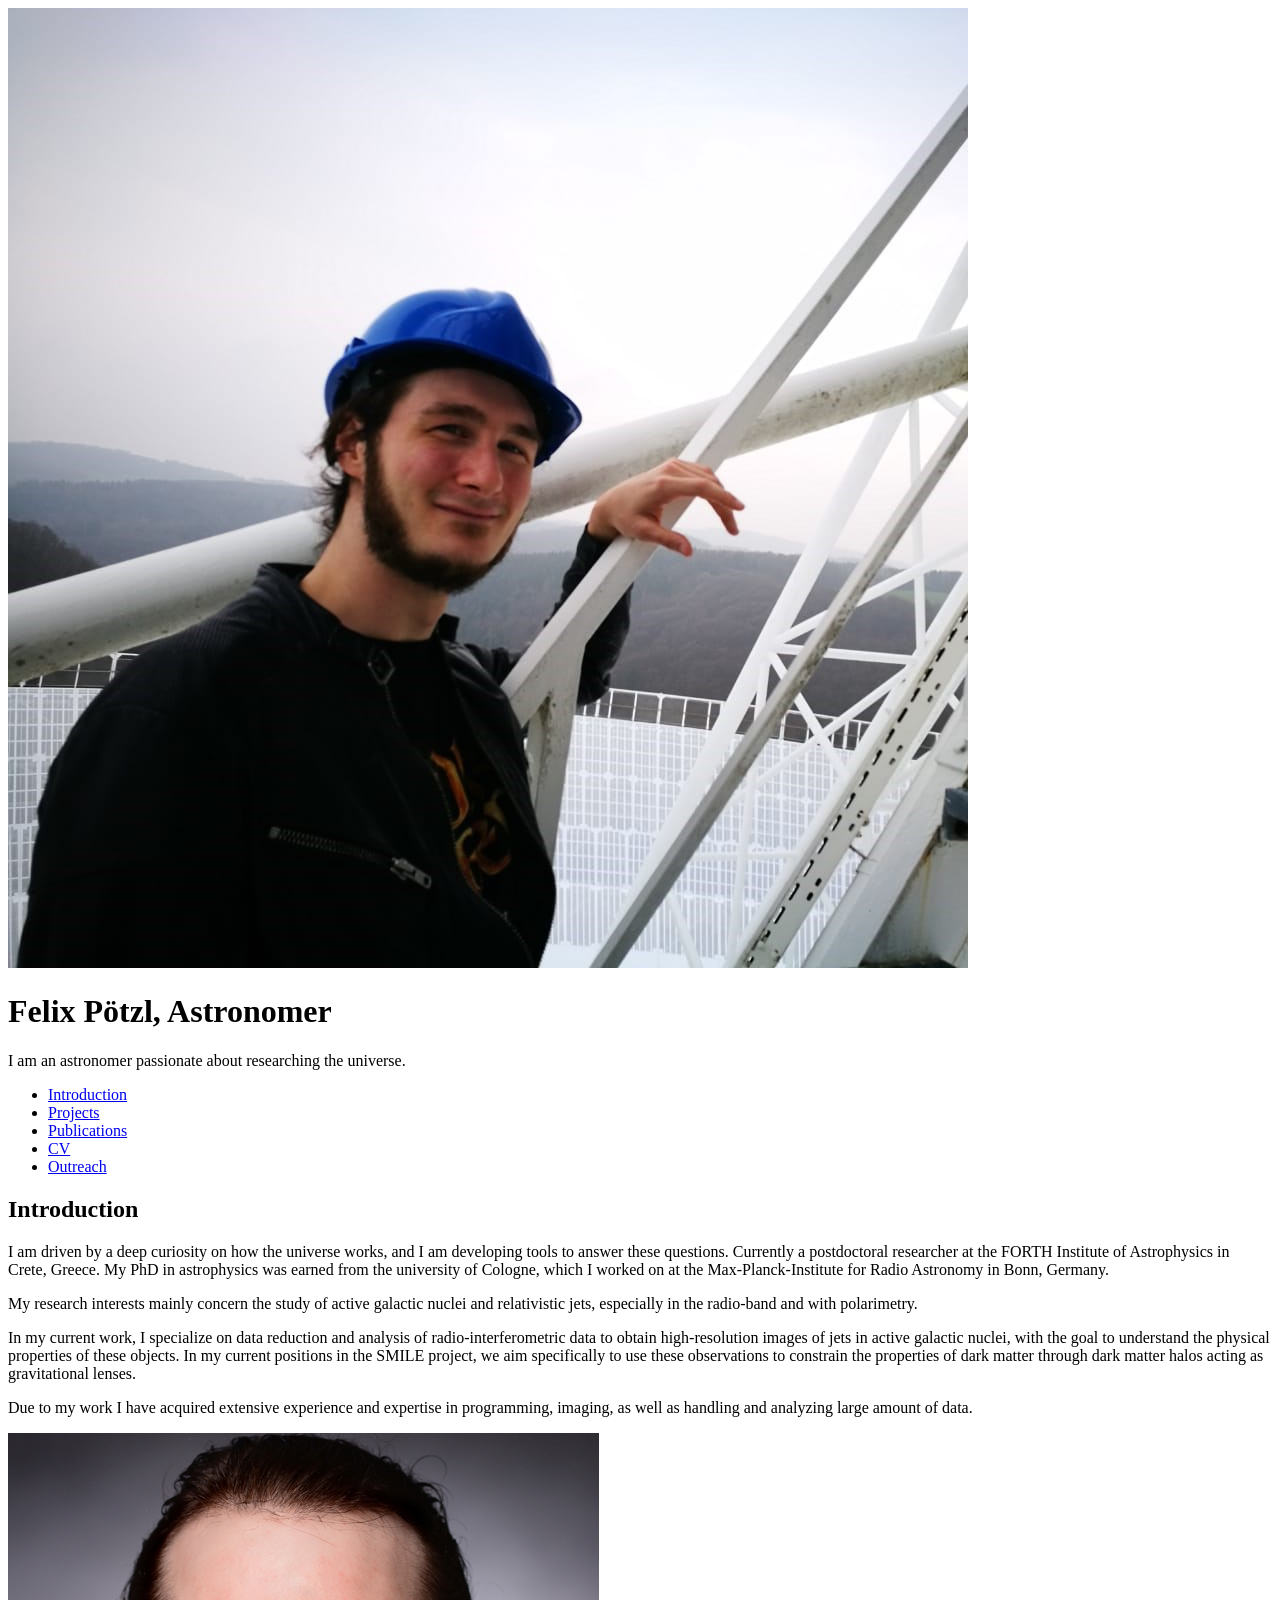
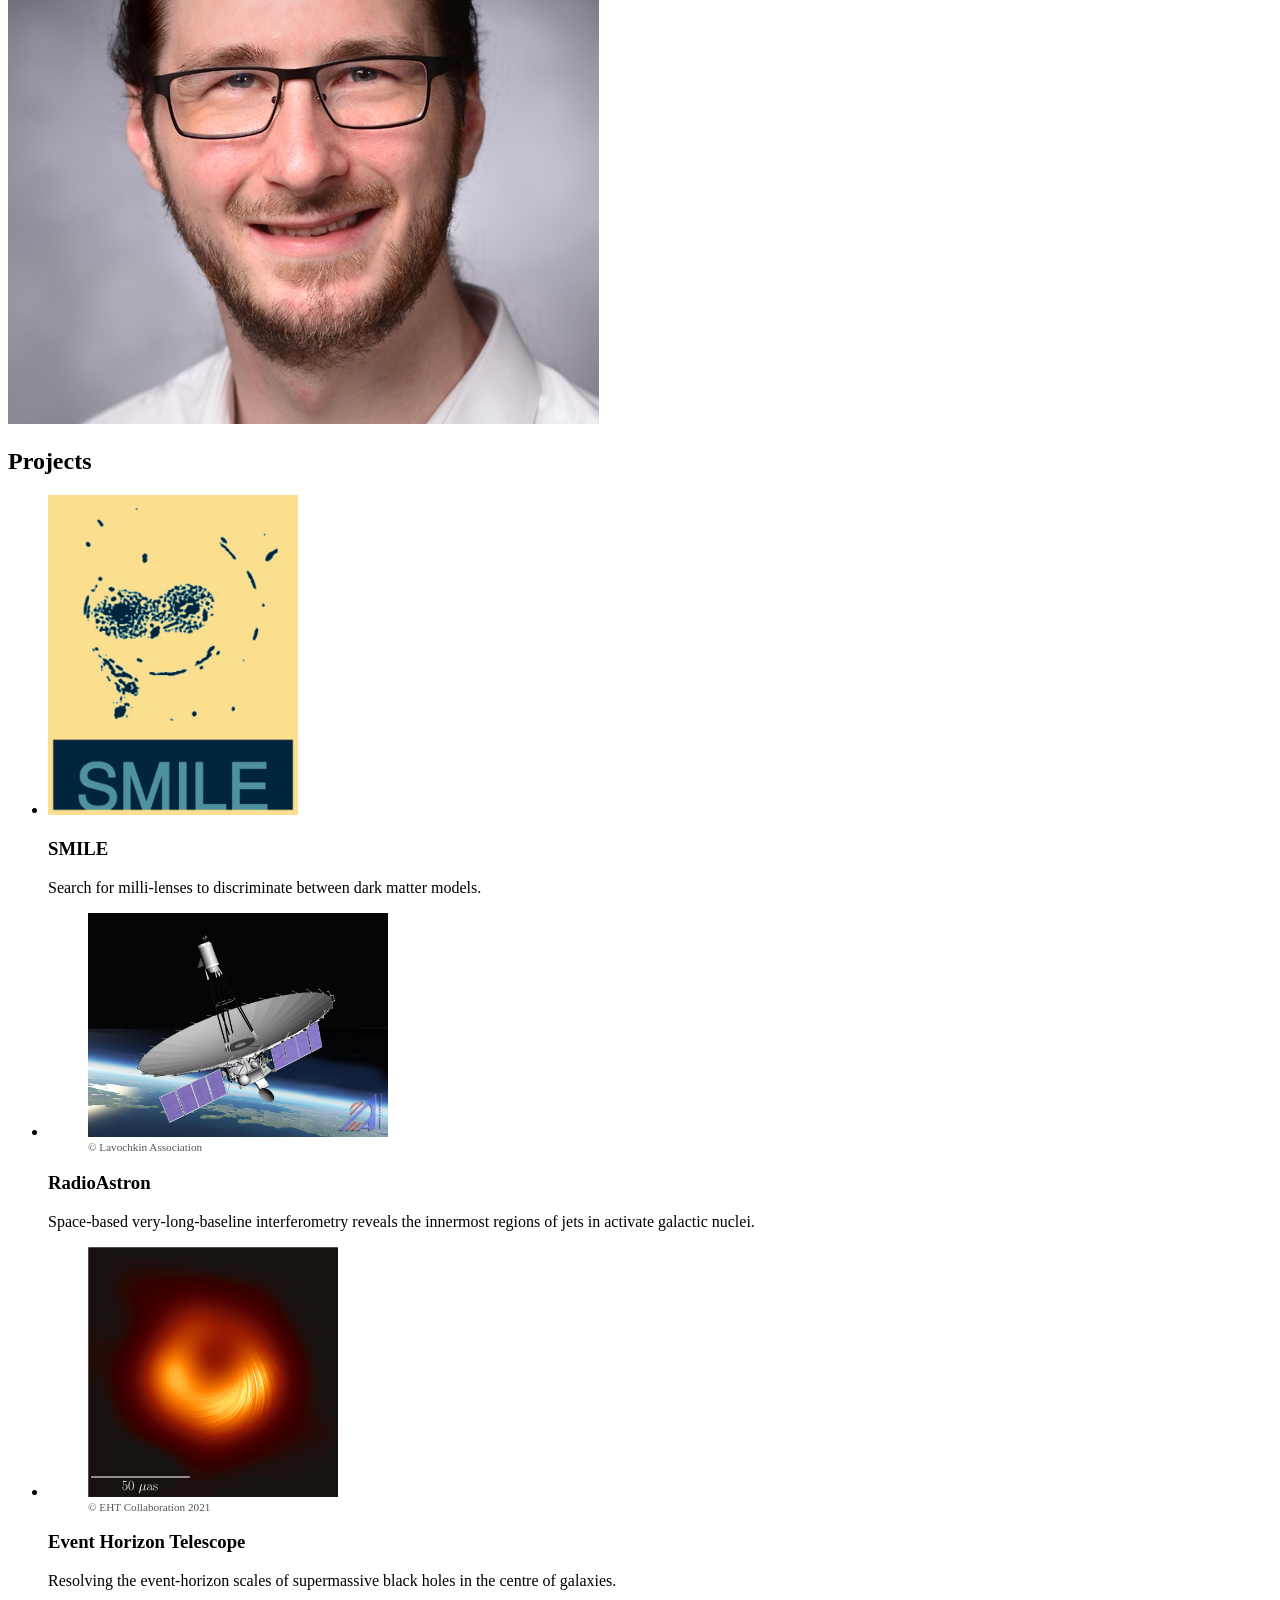
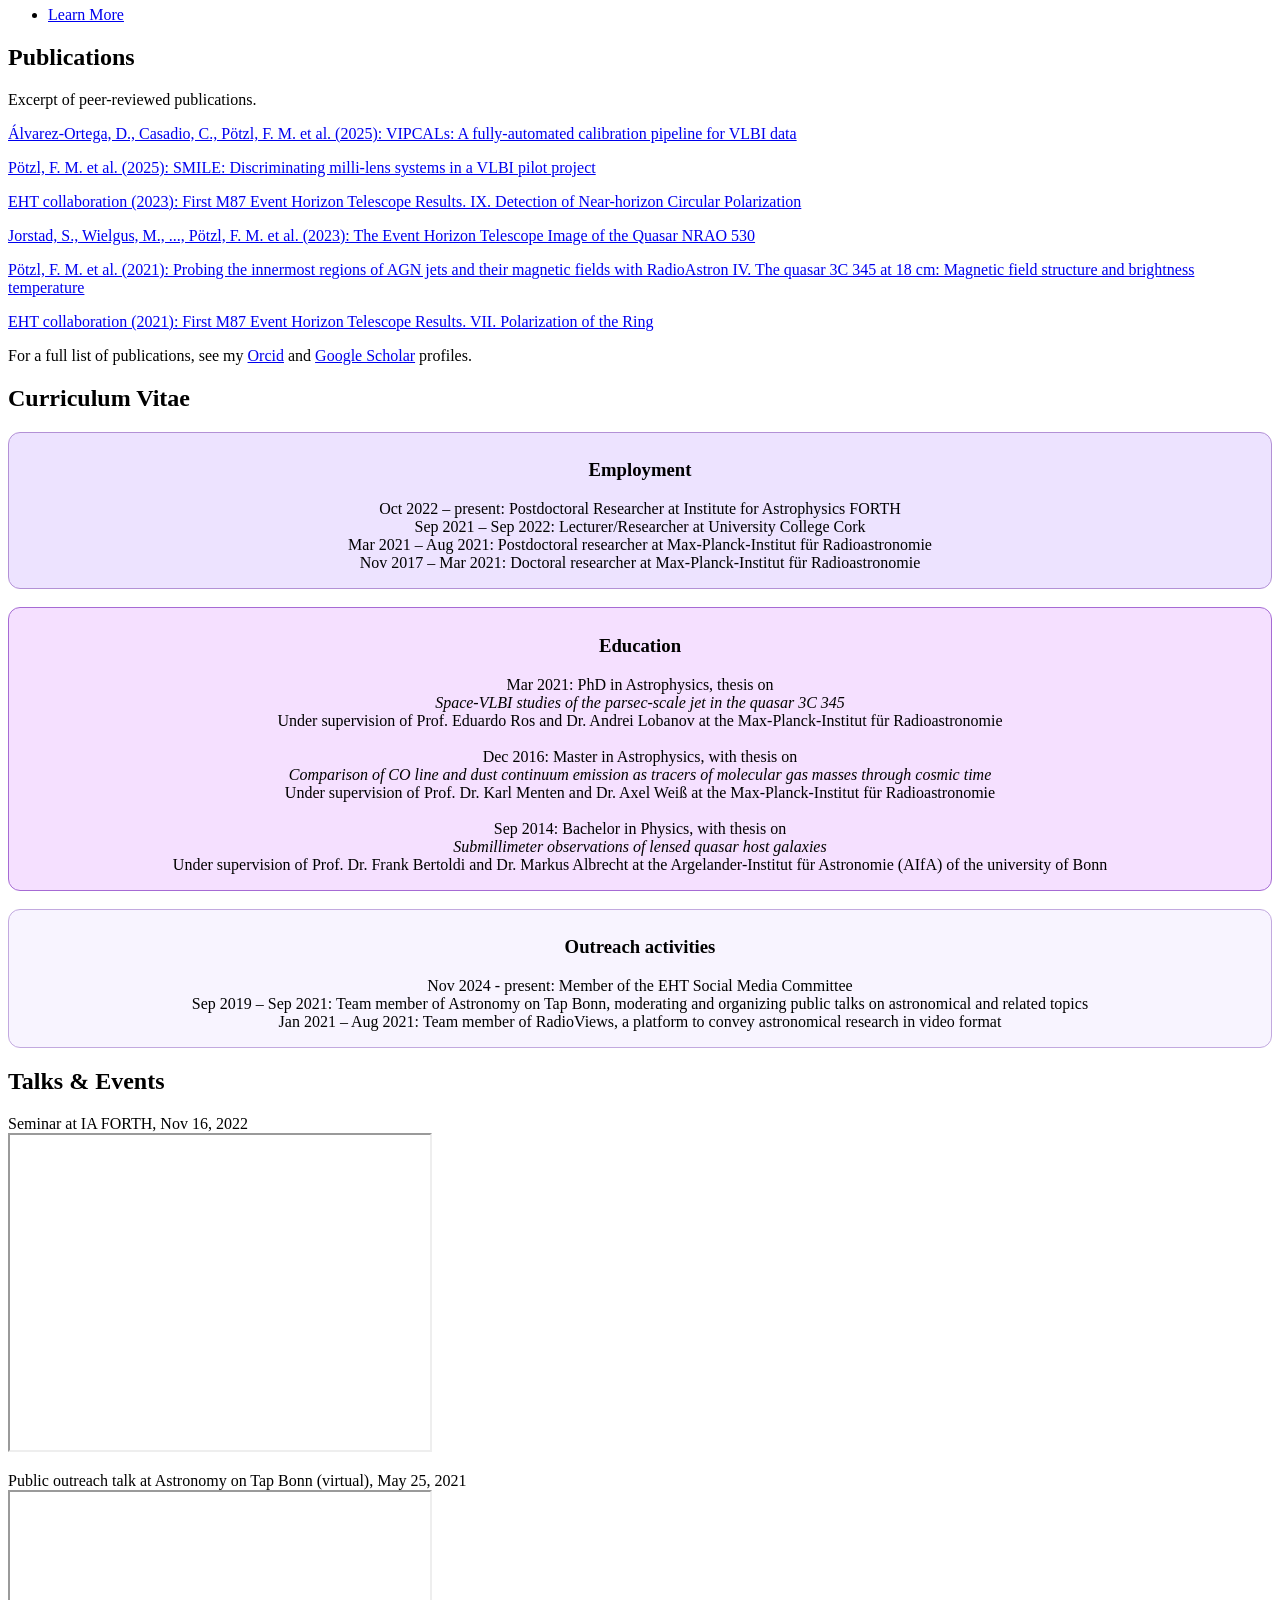
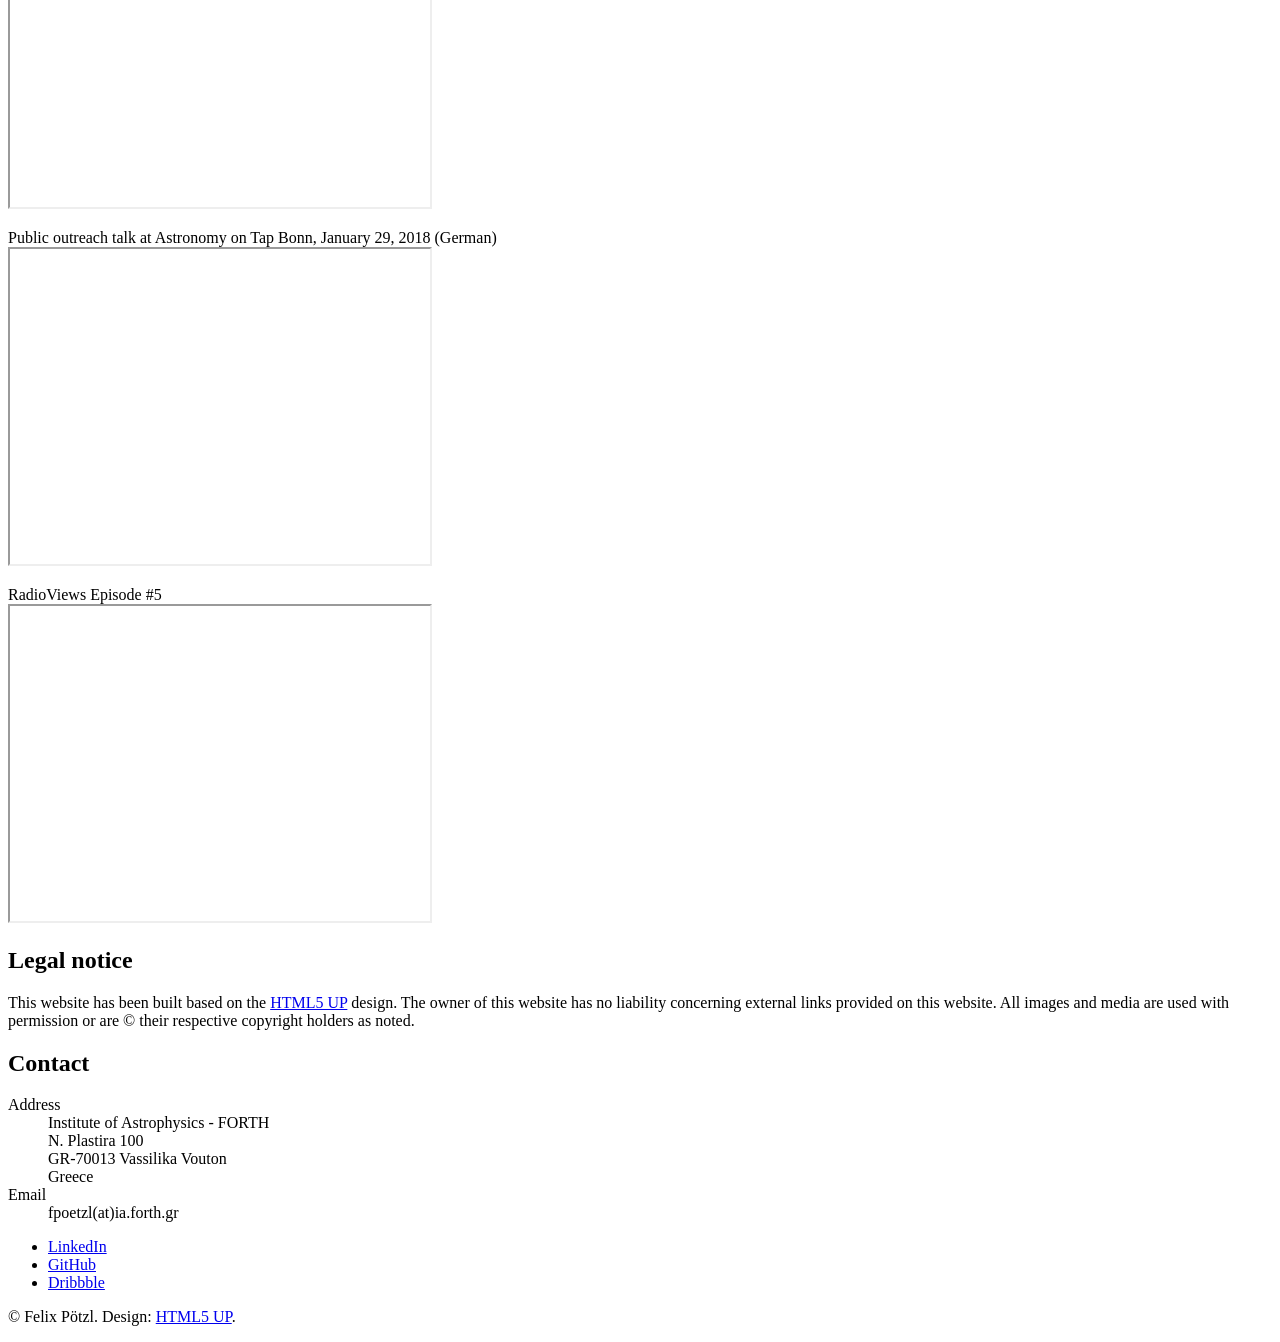
==== index.html @ 3411456e "Add files via upload" ====
<!DOCTYPE HTML>
<!--
	Stellar by HTML5 UP
	html5up.net | @ajlkn
	Free for personal and commercial use under the CCA 3.0 license (html5up.net/license)
-->
<html>
	<head>
		<title>Felix Pötzl, Astronomer</title>
		<meta charset="utf-8" />
		<meta name="viewport" content="width=device-width, initial-scale=1, user-scalable=no" />
		<link rel="stylesheet" href="assets/css/main.css" />
		<noscript><link rel="stylesheet" href="assets/css/noscript.css" /></noscript>
                
                <style>
                .rounded-box {
                        border: 1px solid #333;
                        border-radius: 12px;
                        padding: 10px 10px;
                        padding: 8px 4px 0px 4px; /* top, right, bottom, left */
                        background: #fff;
                        max-width: 4000px;
                        margin: 0 auto;
                        text-align: center;
                        }
                .rounded-box.light {
                        background: #f8f4ff;          /* very soft purple-gray */
                        border-color: #c2a9df;
                }
                .rounded-box.mid {
                         background: #ede3ff;          /* slightly deeper lavender */
                         border-color: #b391d6;
                }
                .rounded-box.warm {
                        background: #f5e0ff;          /* warmer pink-purple tint */
                        border-color: #a66bd4;
                }
                </style>
                <style>
#wrapper #main .side-by-side {
  display: flex !important;
  flex-direction: row !important;
  align-items: center !important;
  justify-content: center !important;
  gap: 16px !important;
}

#wrapper #main .side-by-side img {
  width: 150px !important;
  height: auto !important;
  border-radius: 8px !important;
  flex-shrink: 0 !important;
}

#wrapper #main .side-by-side .text {
  max-width: 400px !important;
  margin: 0 !important;
}
                </style>
	</head>
	<body class="is-preload">

		<!-- Wrapper -->
			<div id="wrapper">

				<!-- Header -->
					<header id="header" class="alt">
<!--
						<span class="logo"><img src="images/logo.svg" alt="" /></span>
-->
<!--
                                                <div class="spotlight">
                                                <span class="image"><img src="images/EF5.jpg" alt="" /></span>
                                                </div>
						<h1>Felix Pötzl, Astronomer</h1>
                                                <p>I am a passionate astronomer researching the universe.<br /></p>
-->
                                                <!--
						<p>I am a passionate astronomer researching the universe.<br />
						built by <a href="https://twitter.com/ajlkn">@ajlkn</a> for <a href="https://html5up.net">HTML5 UP</a>.</p>
                                                -->
                                                <div class="spotlight">
                                                        <span class="image"><img src="images/EF5.jpg" alt="" /></span>
                                                        <div class="content">
                                                                <h1>Felix Pötzl, Astronomer</h1>
                                                                <p>I am an astronomer passionate about researching the universe.<br /></p>
                                                        </div>
                                                </div>
                                                
                                                
					</header>

				<!-- Nav -->
					<nav id="nav">
						<ul>
							<li><a href="#intro" class="active">Introduction</a></li>
							<li><a href="#projects">Projects</a></li>
							<li><a href="#publications">Publications</a></li>
							<li><a href="#cv">CV</a></li>
                                                        <li><a href="#outreach">Outreach</a></li>
						</ul>
					</nav>

				<!-- Main -->
					<div id="main">
                                                
						<!-- Introduction Section -->
							<section id="intro" class="main">
								<div class="spotlight">
									<div class="content">
										<header class="major">
											<h2>Introduction</h2>
										</header>
										<p>
                                                                                I am driven by a deep curiosity on how the universe works, 
                                                                                and I am developing tools to answer these questions. 
                                                                                Currently a postdoctoral researcher at the FORTH Institute 
                                                                                of Astrophysics in Crete, Greece. My PhD in astrophysics was 
                                                                                earned from the university of Cologne, which I worked on at 
                                                                                the Max-Planck-Institute for Radio Astronomy in Bonn, Germany.
                                                                                </p>
                                                                                <p>
                                                                                My research interests mainly concern the study of active galactic nuclei 
                                                                                and relativistic jets, especially in the radio-band and with polarimetry.
                                                                                </p>
                                                                                <p>
                                                                                In my current work, I specialize on data reduction and analysis 
                                                                                of radio-interferometric data to obtain high-resolution images 
                                                                                of jets in active galactic nuclei, with the goal to understand 
                                                                                the physical properties of these objects. In my current positions 
                                                                                in the SMILE project, we aim specifically to use these observations 
                                                                                to constrain the properties of dark matter through dark matter 
                                                                                halos acting as gravitational lenses.
                                                                                </p>
                                                                                <p>
                                                                                Due to my work I have acquired extensive experience and 
                                                                                expertise in programming, imaging, as well as 
                                                                                handling and analyzing large amount of data.
                                                                                </p>
										<!--<ul class="actions">
											<li><a href="projects.html" class="button">Learn More</a></li>
										</ul>-->
									</div>
									<span class="image"><img src="images/profile.jpg" alt="" /></span>
								</div>
							</section>

						<!-- Projects Section -->
							<section id="projects" class="main special">
								<header class="major">
									<h2>Projects</h2>
								</header>
								<ul class="features">
									<li>
<!--
										<span class="icon solid major style1 fa-code"></span>
-->
                                                                                <span class="image"><img src="images/SMILE.jpg" width=250 alt="" /></span>
										<h3>SMILE</h3>
										<p>Search for milli-lenses to discriminate between dark matter models.</p>
									</li>
									<li>
<!--
										<span class="icon major style3 fa-copy"></span>
-->
<!--
                                                                                <span class="image"><img src="images/RA.png" width=250 alt="" /></span> 
-->
										<figure>
                                                                                  <span class="image"><img src="images/RA.png" width=300 alt="" /></span>
                                                                                  <figcaption style="font-size: 0.7em; color: #555; margin-top: 0px;">
                                                                                    © Lavochkin Association
                                                                                  </figcaption>
                                                                                </figure>
                                                                                <h3>RadioAstron</h3>
										<p>Space-based very-long-baseline interferometry reveals the innermost 
                                                                                regions of jets in activate galactic nuclei.</p>
									</li>
									<li>
<!--
										<span class="icon major style5 fa-gem"></span>
-->
<!--
                                                                                <span class="image"><img src="images/M87_pol_test.png" width=250 alt="" /></span>
-->
										<figure>
                                                                                  <span class="image"><img src="images/M87_pol.png" width=250 alt="" /></span>
                                                                                  <figcaption style="font-size: 0.7em; color: #555; margin-top: 0px;">
                                                                                    © EHT Collaboration 2021
                                                                                  </figcaption>
                                                                                </figure>
                                                                                <h3>Event Horizon Telescope</h3>
										<p>Resolving the event-horizon scales of supermassive black holes in the 
                                                                                centre of galaxies.</p>
									</li>
								</ul>
								<footer class="major">
									<ul class="actions special">
										<li><a href="projects.html" class="button">Learn More</a></li>
									</ul>
								</footer>
							</section>

						<!-- Publications Section -->
							<section id="publications" class="main special">
								<header class="major">
									<h2>Publications</h2>
									<p>Excerpt of peer-reviewed publications.</p>
								</header>
<!--
								<ul class="statistics">
									<li class="style1">
										<span class="icon solid fa-code-branch"></span>
										<strong>5,120</strong> Etiam
									</li>
									<li class="style2">
										<span class="icon fa-folder-open"></span>
										<strong>8,192</strong> Magna
									</li>
									<li class="style3">
										<span class="icon solid fa-signal"></span>
										<strong>2,048</strong> Tempus
									</li>
									<li class="style4">
										<span class="icon solid fa-laptop"></span>
										<strong>4,096</strong> Aliquam
									</li>
									<li class="style5">
										<span class="icon fa-gem"></span>
										<strong>1,024</strong> Nullam
									</li>
								</ul>
-->
<!--
								<p class="content">
-->                                                             
                                                                <p>
                                                                        <a href="https://ui.adsabs.harvard.edu/abs/2025arXiv250813282A/abstract" target="_blank">
                                                                                Álvarez-Ortega, D., Casadio, C., Pötzl, F. M. et al. (2025): VIPCALs: A fully-automated calibration pipeline for VLBI data
                                                                        </a>
                                                                </p>
                                                                <p>
                                                                        <a href="https://ui.adsabs.harvard.edu/abs/2025A%26A...695A.169P/abstract" target="_blank">
                                                                                Pötzl, F. M. et al. (2025): SMILE: Discriminating milli-lens systems in a VLBI pilot project
                                                                        </a>
                                                                </p>
                                                                <p>
                                                                        <a href="https://ui.adsabs.harvard.edu/abs/2023ApJ...957L..20E/abstract" target="_blank">
                                                                                EHT collaboration (2023): First M87 Event Horizon Telescope Results. IX. Detection of Near-horizon Circular Polarization
                                                                        </a>
                                                                </p>
                                                                <p>
                                                                        <a href="https://ui.adsabs.harvard.edu/abs/2023ApJ...943..170J/abstract" target="_blank">
                                                                                Jorstad, S., Wielgus, M., ..., Pötzl, F. M. et al. (2023): The Event Horizon Telescope Image of the Quasar NRAO 530
                                                                        </a>
                                                                </p>
                                                                <p>
                                                                        <a href="https://ui.adsabs.harvard.edu/abs/2021A%26A...648A..82P/abstract" target="_blank">
                                                                                Pötzl, F. M. et al. (2021): Probing the innermost regions of AGN jets and their magnetic fields with RadioAstron IV. The quasar 3C 345 at 18 cm: Magnetic field structure and brightness temperature
                                                                        </a>
                                                                </p>
                                                                <p>
                                                                        <a href="https://ui.adsabs.harvard.edu/abs/2021ApJ...910L..12E/abstract" target="_blank">
                                                                                EHT collaboration (2021): First M87 Event Horizon Telescope Results. VII. Polarization of the Ring
                                                                        </a>
                                                                </p>
								<footer class="major">
									<!--<ul class="actions">
											<li><a href="projects.html" class="button">Learn More</a></li>
									</ul>-->
                                                                        <p>For a full list of publications, see my 
                                                                        <a href="https://orcid.org/0000-0002-6579-8311" target="_blank"> Orcid</a> and 
                                                                        <a href="https://scholar.google.com/citations?hl=de&user=QVIXgZQAAAAJ" target="_blank"> Google Scholar</a>
                                                                        profiles.</p>
								</footer>
							</section>

						<!-- CV Section -->
							<section id="cv" class="main special">
								<header class="major">
									<h2>Curriculum Vitae</h2>
									<div class="rounded-box mid">
                                                                                <header>
                                                                                        <h3>Employment</h3>
                                                                                </header>
                                                                                <p>
                                                                                        Oct 2022 – present: Postdoctoral Researcher at Institute for Astrophysics FORTH<br/>
                                                                                        Sep 2021 – Sep 2022: Lecturer/Researcher at University College Cork<br/>
                                                                                        Mar 2021 – Aug 2021: Postdoctoral researcher at Max-Planck-Institut für Radioastronomie<br/>
                                                                                        Nov 2017 – Mar 2021: Doctoral researcher at Max-Planck-Institut für Radioastronomie<br/>
                                                                                </p>
                                                                        </div>
                                                                        <br/>
                                                                        <div class="rounded-box warm">
                                                                                <header>
                                                                                        <h3>Education</h3>
                                                                                </header>
                                                                                <p>
                                                                                        Mar 2021: PhD in Astrophysics, thesis on<br/>
                                                                                                <i>Space-VLBI studies of the parsec-scale jet in the quasar 3C 345</i><br/>
                                                                                                Under supervision of Prof. Eduardo Ros and Dr. Andrei Lobanov at the Max-Planck-Institut für Radioastronomie<br/><br/>
                                                                                        
                                                                                        Dec 2016: Master in Astrophysics, with thesis on<br/>
                                                                                                <i>Comparison of CO line and dust continuum emission as tracers of molecular gas masses through cosmic time</i><br/>
                                                                                                Under supervision of Prof. Dr. Karl Menten and Dr. Axel Weiß at the Max-Planck-Institut für Radioastronomie<br/><br/>
                                                                                        Sep 2014: Bachelor in Physics, with thesis on<br/>
                                                                                                <i>Submillimeter observations of lensed quasar host galaxies</i><br/>
                                                                                                Under supervision of Prof. Dr. Frank Bertoldi and Dr. Markus Albrecht at the Argelander-Institut für Astronomie (AIfA) of the university of Bonn<br/>
                                                                                </p>
                                                                        </div>
                                                                        <br/>
                                                                        <div class="rounded-box light">
                                                                                <header>
                                                                                        <h3>Outreach activities</h3>
                                                                                </header>
                                                                                <p>
                                                                                        Nov 2024 - present: Member of the EHT Social Media Committee<br/>
                                                                                        Sep 2019 – Sep 2021: Team member of Astronomy on Tap Bonn, 
                                                                                        moderating and organizing public talks on astronomical and related topics<br/>
                                                                                        Jan 2021 – Aug 2021: Team member of RadioViews, a platform to convey astronomical 
                                                                                        research in video format<br/>
                                                                                </p>
                                                                        </div>
                                                                        
                                                                        <body>
                                                                        <!--<p>Find the CV as pdf <a href="pdf/CV.pdf">here</a>.</p>-->
                                                                        </body>
								</header>
<!--
								<footer class="major">
									<ul class="actions special">
										<li><a href="projects.html" class="button primary">Get Started</a></li>
										<li><a href="projects.html" class="button">Learn More</a></li>
									</ul>
								</footer>
-->
							</section>
                                                        
                                                <!-- Outreach Section -->
                                                        <section id="outreach" class="main special">
								<header class="major">
									<h2>Talks & Events</h2>
                                                                        
                                                                        <p>
                                                                                Seminar at IA FORTH, Nov 16, 2022<br/>
                                                                                <iframe width="420" height="315"
                                                                                src="https://www.youtube.com/watch?v=aQBuF77SvzQ">
                                                                                </iframe> 
                                                                        </p>
                                                                        <p>
                                                                                Public outreach talk at Astronomy on Tap Bonn (virtual), May 25, 2021<br/>
                                                                                <iframe width="420" height="315"
                                                                                src="https://www.youtube.com/watch?v=YvoaiGWCxgQ#t=40m50s">
                                                                                </iframe> 
                                                                        </p>
									<p>
                                                                                Public outreach talk at Astronomy on Tap Bonn, January 29, 2018 (German)<br/>
                                                                                <iframe width="420" height="315"
                                                                                src="https://www.youtube.com/watch?v=yxd7-oXoW8M">
                                                                                </iframe> 
                                                                        </p>
                                                                        <p>
                                                                                RadioViews Episode #5<br/>
                                                                                <iframe width="420" height="315"
                                                                                src="https://www.youtube.com/watch?v=KVQb960mg34">
                                                                                </iframe> 
                                                                        </p>
								</header>
							</section>

					</div>

				<!-- Footer -->
					<footer id="footer">
						<section>
							<h2>Legal notice</h2>
							<p>
                                                                This website has been built based on the <a href="https://html5up.net">HTML5 UP</a>
                                                                design. The owner of this website has no liability concerning external links
                                                                provided on this website. All images and media are used with permission or are 
                                                                © their respective copyright holders as noted.
                                                        </p>
<!--
							<ul class="actions">
								<li><a href="projects.html" class="button">Learn More</a></li>
							</ul>
-->
						</section>
						<section>
							<h2>Contact</h2>
							<dl class="alt">
								<dt>Address</dt>
								<dd>
                                                                        Institute of Astrophysics - FORTH<br/>
                                                                        N. Plastira 100<br/>
                                                                        GR-70013 Vassilika Vouton<br/>
                                                                        Greece
                                                                </dd>
                                                                

<!--
								<dt>Phone</dt>
								<dd>(000) 000-0000 x 0000</dd>
-->
								<dt>Email</dt>
								<!-- <dd><a href="#">fpoetzl(at)ia.forth.gr</a></dd> -->
                                                                <dd>fpoetzl(at)ia.forth.gr</dd>
							</dl>
							<ul class="icons">
<!--
								<li><a href="#" class="icon brands fa-twitter alt"><span class="label">Twitter</span></a></li>
								<li><a href="#" class="icon brands fa-facebook-f alt"><span class="label">Facebook</span></a></li>
								<li><a href="#" class="icon brands fa-instagram alt"><span class="label">Instagram</span></a></li>
-->
								<li><a href="https://www.linkedin.com/in/felix-p%C3%B6tzl-320b851bb/" class="icon brands fa-linkedin alt" target="_blank"><span class="label">LinkedIn</span></a></li>
								<li><a href="https://github.com/fpoetzl" class="icon brands fa-github alt" target="_blank"><span class="label">GitHub</span></a></li>
								<li><a href="#" class="icon brands fa-dribbble alt"><span class="label">Dribbble</span></a></li>
							</ul>
						</section>
						<p class="copyright">&copy; Felix Pötzl. Design: <a href="https://html5up.net">HTML5 UP</a>.</p>
					</footer>

			</div>

		<!-- Scripts -->
			<script src="assets/js/jquery.min.js"></script>
			<script src="assets/js/jquery.scrollex.min.js"></script>
			<script src="assets/js/jquery.scrolly.min.js"></script>
			<script src="assets/js/browser.min.js"></script>
			<script src="assets/js/breakpoints.min.js"></script>
			<script src="assets/js/util.js"></script>
			<script src="assets/js/main.js"></script>

	</body>
</html>
---- assets/css/main.css ----
@import url(fontawesome-all.min.css);
@import 'https://fonts.googleapis.com/css?family=Source+Sans+Pro:300,400';

/*
	Stellar by HTML5 UP
	html5up.net | @ajlkn
	Free for personal and commercial use under the CCA 3.0 license (html5up.net/license)
*/

html, body, div, span, applet, object,
iframe, h1, h2, h3, h4, h5, h6, p, blockquote,
pre, a, abbr, acronym, address, big, cite,
code, del, dfn, em, img, ins, kbd, q, s, samp,
small, strike, strong, sub, sup, tt, var, b,
u, i, center, dl, dt, dd, ol, ul, li, fieldset,
form, label, legend, table, caption, tbody,
tfoot, thead, tr, th, td, article, aside,
canvas, details, embed, figure, figcaption,
footer, header, hgroup, menu, nav, output, ruby,
section, summary, time, mark, audio, video {
	margin: 0;
	padding: 0;
	border: 0;
	font-size: 100%;
	font: inherit;
	vertical-align: baseline;}

article, aside, details, figcaption, figure,
footer, header, hgroup, menu, nav, section {
	display: block;}

body {
	line-height: 1;
}

ol, ul {
	list-style: none;
}

blockquote, q {
	quotes: none;
}

	blockquote:before, blockquote:after, q:before, q:after {
		content: '';
		content: none;
	}

table {
	border-collapse: collapse;
	border-spacing: 0;
}

body {
	-webkit-text-size-adjust: none;
}

mark {
	background-color: transparent;
	color: inherit;
}

input::-moz-focus-inner {
	border: 0;
	padding: 0;
}

input, select, textarea {
	-moz-appearance: none;
	-webkit-appearance: none;
	-ms-appearance: none;
	appearance: none;
}

/* Basic */

	@-ms-viewport {
		width: device-width;
	}

	body {
		-ms-overflow-style: scrollbar;
	}

	@media screen and (max-width: 480px) {

		html, body {
			min-width: 320px;
		}

	}

	html {
		box-sizing: border-box;
	}

	*, *:before, *:after {
		box-sizing: inherit;
	}

	body {
		background-color: #935d8c;
		background-image: url("images/overlay.png"), -moz-linear-gradient(45deg, #e37682 15%, #5f4d93 85%);
		background-image: url("images/overlay.png"), -webkit-linear-gradient(45deg, #e37682 15%, #5f4d93 85%);
		background-image: url("images/overlay.png"), -ms-linear-gradient(45deg, #e37682 15%, #5f4d93 85%);
		background-image: url("images/overlay.png"), linear-gradient(45deg, #e37682 15%, #5f4d93 85%);
	}

		body.is-preload *, body.is-preload *:before, body.is-preload *:after {
			-moz-animation: none !important;
			-webkit-animation: none !important;
			-ms-animation: none !important;
			animation: none !important;
			-moz-transition: none !important;
			-webkit-transition: none !important;
			-ms-transition: none !important;
			transition: none !important;
		}

/* Type */

	body {
		background-color: #935d8c;
		color: rgba(255, 255, 255, 0.65);
	}

	body, input, select, textarea {
		font-family: "Source Sans Pro", Helvetica, sans-serif;
		font-size: 17pt;
		font-weight: 300;
		line-height: 1.65;
	}

		@media screen and (max-width: 1680px) {

			body, input, select, textarea {
				font-size: 14pt;
			}

		}

		@media screen and (max-width: 1280px) {

			body, input, select, textarea {
				font-size: 12pt;
			}

		}

		@media screen and (max-width: 360px) {

			body, input, select, textarea {
				font-size: 11pt;
			}

		}

	a {
		-moz-transition: color 0.2s ease, border-bottom 0.2s ease;
		-webkit-transition: color 0.2s ease, border-bottom 0.2s ease;
		-ms-transition: color 0.2s ease, border-bottom 0.2s ease;
		transition: color 0.2s ease, border-bottom 0.2s ease;
		text-decoration: none;
		border-bottom: dotted 1px;
		color: inherit;
	}

		a:hover {
			border-bottom-color: transparent;
		}

	strong, b {
		font-weight: 400;
	}

	em, i {
		font-style: italic;
	}

	p {
		margin: 0 0 2em 0;
	}

		p.content {
			-moz-columns: 20em 2;
			-webkit-columns: 20em 2;
			-ms-columns: 20em 2;
			columns: 20em 2;
			-moz-column-gap: 2em;
			-webkit-column-gap: 2em;
			-ms-column-gap: 2em;
			column-gap: 2em;
			text-align: justify;
		}

	h1, h2, h3, h4, h5, h6 {
		font-weight: 300;
		line-height: 1.5;
		margin: 0 0 0.7em 0;
		letter-spacing: -0.025em;
	}

		h1 a, h2 a, h3 a, h4 a, h5 a, h6 a {
			color: inherit;
			text-decoration: none;
		}

	h1 {
		font-size: 2.5em;
		line-height: 1.2;
	}

	h2 {
		font-size: 1.5em;
	}

	h3 {
		font-size: 1.25em;
	}

	h4 {
		font-size: 1.1em;
	}

	h5 {
		font-size: 0.9em;
	}

	h6 {
		font-size: 0.7em;
	}

	@media screen and (max-width: 736px) {

		h1 {
			font-size: 2em;
		}

	}

	sub {
		font-size: 0.8em;
		position: relative;
		top: 0.5em;
	}

	sup {
		font-size: 0.8em;
		position: relative;
		top: -0.5em;
	}

	blockquote {
		border-left: solid 4px;
		font-style: italic;
		margin: 0 0 2em 0;
		padding: 0.5em 0 0.5em 2em;
	}

	code {
		border-radius: 8px;
		border: solid 1px;
		font-family: "Courier New", monospace;
		font-size: 0.9em;
		margin: 0 0.25em;
		padding: 0.25em 0.65em;
	}

	pre {
		-webkit-overflow-scrolling: touch;
		font-family: "Courier New", monospace;
		font-size: 0.9em;
		margin: 0 0 2em 0;
	}

		pre code {
			display: block;
			line-height: 1.75;
			padding: 1em 1.5em;
			overflow-x: auto;
		}

	hr {
		border: 0;
		border-bottom: solid 1px;
		margin: 2em 0;
	}

		hr.major {
			margin: 3em 0;
		}

	.align-left {
		text-align: left;
	}

	.align-center {
		text-align: center;
	}

	.align-right {
		text-align: right;
	}

	input, select, textarea {
		color: #ffffff;
	}

	a:hover {
		color: #ffffff;
	}

	strong, b {
		color: #ffffff;
	}

	h1, h2, h3, h4, h5, h6 {
		color: #ffffff;
	}

	blockquote {
		border-left-color: rgba(255, 255, 255, 0.35);
	}

	code {
		background: rgba(255, 255, 255, 0.075);
		border-color: rgba(255, 255, 255, 0.35);
	}

	hr {
		border-bottom-color: rgba(255, 255, 255, 0.35);
	}

/* Row */

	.row {
		display: flex;
		flex-wrap: wrap;
		box-sizing: border-box;
		align-items: stretch;
	}

		.row > * {
			box-sizing: border-box;
		}

		.row.gtr-uniform > * > :last-child {
			margin-bottom: 0;
		}

		.row.aln-left {
			justify-content: flex-start;
		}

		.row.aln-center {
			justify-content: center;
		}

		.row.aln-right {
			justify-content: flex-end;
		}

		.row.aln-top {
			align-items: flex-start;
		}

		.row.aln-middle {
			align-items: center;
		}

		.row.aln-bottom {
			align-items: flex-end;
		}

		.row > .imp {
			order: -1;
		}

		.row > .col-1 {
			width: 8.33333%;
		}

		.row > .off-1 {
			margin-left: 8.33333%;
		}

		.row > .col-2 {
			width: 16.66667%;
		}

		.row > .off-2 {
			margin-left: 16.66667%;
		}

		.row > .col-3 {
			width: 25%;
		}

		.row > .off-3 {
			margin-left: 25%;
		}

		.row > .col-4 {
			width: 33.33333%;
		}

		.row > .off-4 {
			margin-left: 33.33333%;
		}

		.row > .col-5 {
			width: 41.66667%;
		}

		.row > .off-5 {
			margin-left: 41.66667%;
		}

		.row > .col-6 {
			width: 50%;
		}

		.row > .off-6 {
			margin-left: 50%;
		}

		.row > .col-7 {
			width: 58.33333%;
		}

		.row > .off-7 {
			margin-left: 58.33333%;
		}

		.row > .col-8 {
			width: 66.66667%;
		}

		.row > .off-8 {
			margin-left: 66.66667%;
		}

		.row > .col-9 {
			width: 75%;
		}

		.row > .off-9 {
			margin-left: 75%;
		}

		.row > .col-10 {
			width: 83.33333%;
		}

		.row > .off-10 {
			margin-left: 83.33333%;
		}

		.row > .col-11 {
			width: 91.66667%;
		}

		.row > .off-11 {
			margin-left: 91.66667%;
		}

		.row > .col-12 {
			width: 100%;
		}

		.row > .off-12 {
			margin-left: 100%;
		}

		.row.gtr-0 {
			margin-top: 0;
			margin-left: 0em;
		}

			.row.gtr-0 > * {
				padding: 0 0 0 0em;
			}

			.row.gtr-0.gtr-uniform {
				margin-top: 0em;
			}

				.row.gtr-0.gtr-uniform > * {
					padding-top: 0em;
				}

		.row.gtr-25 {
			margin-top: 0;
			margin-left: -0.375em;
		}

			.row.gtr-25 > * {
				padding: 0 0 0 0.375em;
			}

			.row.gtr-25.gtr-uniform {
				margin-top: -0.375em;
			}

				.row.gtr-25.gtr-uniform > * {
					padding-top: 0.375em;
				}

		.row.gtr-50 {
			margin-top: 0;
			margin-left: -0.75em;
		}

			.row.gtr-50 > * {
				padding: 0 0 0 0.75em;
			}

			.row.gtr-50.gtr-uniform {
				margin-top: -0.75em;
			}

				.row.gtr-50.gtr-uniform > * {
					padding-top: 0.75em;
				}

		.row {
			margin-top: 0;
			margin-left: -1.5em;
		}

			.row > * {
				padding: 0 0 0 1.5em;
			}

			.row.gtr-uniform {
				margin-top: -1.5em;
			}

				.row.gtr-uniform > * {
					padding-top: 1.5em;
				}

		.row.gtr-150 {
			margin-top: 0;
			margin-left: -2.25em;
		}

			.row.gtr-150 > * {
				padding: 0 0 0 2.25em;
			}

			.row.gtr-150.gtr-uniform {
				margin-top: -2.25em;
			}

				.row.gtr-150.gtr-uniform > * {
					padding-top: 2.25em;
				}

		.row.gtr-200 {
			margin-top: 0;
			margin-left: -3em;
		}

			.row.gtr-200 > * {
				padding: 0 0 0 3em;
			}

			.row.gtr-200.gtr-uniform {
				margin-top: -3em;
			}

				.row.gtr-200.gtr-uniform > * {
					padding-top: 3em;
				}

		@media screen and (max-width: 1680px) {

			.row {
				display: flex;
				flex-wrap: wrap;
				box-sizing: border-box;
				align-items: stretch;
			}

				.row > * {
					box-sizing: border-box;
				}

				.row.gtr-uniform > * > :last-child {
					margin-bottom: 0;
				}

				.row.aln-left {
					justify-content: flex-start;
				}

				.row.aln-center {
					justify-content: center;
				}

				.row.aln-right {
					justify-content: flex-end;
				}

				.row.aln-top {
					align-items: flex-start;
				}

				.row.aln-middle {
					align-items: center;
				}

				.row.aln-bottom {
					align-items: flex-end;
				}

				.row > .imp-xlarge {
					order: -1;
				}

				.row > .col-1-xlarge {
					width: 8.33333%;
				}

				.row > .off-1-xlarge {
					margin-left: 8.33333%;
				}

				.row > .col-2-xlarge {
					width: 16.66667%;
				}

				.row > .off-2-xlarge {
					margin-left: 16.66667%;
				}

				.row > .col-3-xlarge {
					width: 25%;
				}

				.row > .off-3-xlarge {
					margin-left: 25%;
				}

				.row > .col-4-xlarge {
					width: 33.33333%;
				}

				.row > .off-4-xlarge {
					margin-left: 33.33333%;
				}

				.row > .col-5-xlarge {
					width: 41.66667%;
				}

				.row > .off-5-xlarge {
					margin-left: 41.66667%;
				}

				.row > .col-6-xlarge {
					width: 50%;
				}

				.row > .off-6-xlarge {
					margin-left: 50%;
				}

				.row > .col-7-xlarge {
					width: 58.33333%;
				}

				.row > .off-7-xlarge {
					margin-left: 58.33333%;
				}

				.row > .col-8-xlarge {
					width: 66.66667%;
				}

				.row > .off-8-xlarge {
					margin-left: 66.66667%;
				}

				.row > .col-9-xlarge {
					width: 75%;
				}

				.row > .off-9-xlarge {
					margin-left: 75%;
				}

				.row > .col-10-xlarge {
					width: 83.33333%;
				}

				.row > .off-10-xlarge {
					margin-left: 83.33333%;
				}

				.row > .col-11-xlarge {
					width: 91.66667%;
				}

				.row > .off-11-xlarge {
					margin-left: 91.66667%;
				}

				.row > .col-12-xlarge {
					width: 100%;
				}

				.row > .off-12-xlarge {
					margin-left: 100%;
				}

				.row.gtr-0 {
					margin-top: 0;
					margin-left: 0em;
				}

					.row.gtr-0 > * {
						padding: 0 0 0 0em;
					}

					.row.gtr-0.gtr-uniform {
						margin-top: 0em;
					}

						.row.gtr-0.gtr-uniform > * {
							padding-top: 0em;
						}

				.row.gtr-25 {
					margin-top: 0;
					margin-left: -0.375em;
				}

					.row.gtr-25 > * {
						padding: 0 0 0 0.375em;
					}

					.row.gtr-25.gtr-uniform {
						margin-top: -0.375em;
					}

						.row.gtr-25.gtr-uniform > * {
							padding-top: 0.375em;
						}

				.row.gtr-50 {
					margin-top: 0;
					margin-left: -0.75em;
				}

					.row.gtr-50 > * {
						padding: 0 0 0 0.75em;
					}

					.row.gtr-50.gtr-uniform {
						margin-top: -0.75em;
					}

						.row.gtr-50.gtr-uniform > * {
							padding-top: 0.75em;
						}

				.row {
					margin-top: 0;
					margin-left: -1.5em;
				}

					.row > * {
						padding: 0 0 0 1.5em;
					}

					.row.gtr-uniform {
						margin-top: -1.5em;
					}

						.row.gtr-uniform > * {
							padding-top: 1.5em;
						}

				.row.gtr-150 {
					margin-top: 0;
					margin-left: -2.25em;
				}

					.row.gtr-150 > * {
						padding: 0 0 0 2.25em;
					}

					.row.gtr-150.gtr-uniform {
						margin-top: -2.25em;
					}

						.row.gtr-150.gtr-uniform > * {
							padding-top: 2.25em;
						}

				.row.gtr-200 {
					margin-top: 0;
					margin-left: -3em;
				}

					.row.gtr-200 > * {
						padding: 0 0 0 3em;
					}

					.row.gtr-200.gtr-uniform {
						margin-top: -3em;
					}

						.row.gtr-200.gtr-uniform > * {
							padding-top: 3em;
						}

		}

		@media screen and (max-width: 1280px) {

			.row {
				display: flex;
				flex-wrap: wrap;
				box-sizing: border-box;
				align-items: stretch;
			}

				.row > * {
					box-sizing: border-box;
				}

				.row.gtr-uniform > * > :last-child {
					margin-bottom: 0;
				}

				.row.aln-left {
					justify-content: flex-start;
				}

				.row.aln-center {
					justify-content: center;
				}

				.row.aln-right {
					justify-content: flex-end;
				}

				.row.aln-top {
					align-items: flex-start;
				}

				.row.aln-middle {
					align-items: center;
				}

				.row.aln-bottom {
					align-items: flex-end;
				}

				.row > .imp-large {
					order: -1;
				}

				.row > .col-1-large {
					width: 8.33333%;
				}

				.row > .off-1-large {
					margin-left: 8.33333%;
				}

				.row > .col-2-large {
					width: 16.66667%;
				}

				.row > .off-2-large {
					margin-left: 16.66667%;
				}

				.row > .col-3-large {
					width: 25%;
				}

				.row > .off-3-large {
					margin-left: 25%;
				}

				.row > .col-4-large {
					width: 33.33333%;
				}

				.row > .off-4-large {
					margin-left: 33.33333%;
				}

				.row > .col-5-large {
					width: 41.66667%;
				}

				.row > .off-5-large {
					margin-left: 41.66667%;
				}

				.row > .col-6-large {
					width: 50%;
				}

				.row > .off-6-large {
					margin-left: 50%;
				}

				.row > .col-7-large {
					width: 58.33333%;
				}

				.row > .off-7-large {
					margin-left: 58.33333%;
				}

				.row > .col-8-large {
					width: 66.66667%;
				}

				.row > .off-8-large {
					margin-left: 66.66667%;
				}

				.row > .col-9-large {
					width: 75%;
				}

				.row > .off-9-large {
					margin-left: 75%;
				}

				.row > .col-10-large {
					width: 83.33333%;
				}

				.row > .off-10-large {
					margin-left: 83.33333%;
				}

				.row > .col-11-large {
					width: 91.66667%;
				}

				.row > .off-11-large {
					margin-left: 91.66667%;
				}

				.row > .col-12-large {
					width: 100%;
				}

				.row > .off-12-large {
					margin-left: 100%;
				}

				.row.gtr-0 {
					margin-top: 0;
					margin-left: 0em;
				}

					.row.gtr-0 > * {
						padding: 0 0 0 0em;
					}

					.row.gtr-0.gtr-uniform {
						margin-top: 0em;
					}

						.row.gtr-0.gtr-uniform > * {
							padding-top: 0em;
						}

				.row.gtr-25 {
					margin-top: 0;
					margin-left: -0.375em;
				}

					.row.gtr-25 > * {
						padding: 0 0 0 0.375em;
					}

					.row.gtr-25.gtr-uniform {
						margin-top: -0.375em;
					}

						.row.gtr-25.gtr-uniform > * {
							padding-top: 0.375em;
						}

				.row.gtr-50 {
					margin-top: 0;
					margin-left: -0.75em;
				}

					.row.gtr-50 > * {
						padding: 0 0 0 0.75em;
					}

					.row.gtr-50.gtr-uniform {
						margin-top: -0.75em;
					}

						.row.gtr-50.gtr-uniform > * {
							padding-top: 0.75em;
						}

				.row {
					margin-top: 0;
					margin-left: -1.5em;
				}

					.row > * {
						padding: 0 0 0 1.5em;
					}

					.row.gtr-uniform {
						margin-top: -1.5em;
					}

						.row.gtr-uniform > * {
							padding-top: 1.5em;
						}

				.row.gtr-150 {
					margin-top: 0;
					margin-left: -2.25em;
				}

					.row.gtr-150 > * {
						padding: 0 0 0 2.25em;
					}

					.row.gtr-150.gtr-uniform {
						margin-top: -2.25em;
					}

						.row.gtr-150.gtr-uniform > * {
							padding-top: 2.25em;
						}

				.row.gtr-200 {
					margin-top: 0;
					margin-left: -3em;
				}

					.row.gtr-200 > * {
						padding: 0 0 0 3em;
					}

					.row.gtr-200.gtr-uniform {
						margin-top: -3em;
					}

						.row.gtr-200.gtr-uniform > * {
							padding-top: 3em;
						}

		}

		@media screen and (max-width: 980px) {

			.row {
				display: flex;
				flex-wrap: wrap;
				box-sizing: border-box;
				align-items: stretch;
			}

				.row > * {
					box-sizing: border-box;
				}

				.row.gtr-uniform > * > :last-child {
					margin-bottom: 0;
				}

				.row.aln-left {
					justify-content: flex-start;
				}

				.row.aln-center {
					justify-content: center;
				}

				.row.aln-right {
					justify-content: flex-end;
				}

				.row.aln-top {
					align-items: flex-start;
				}

				.row.aln-middle {
					align-items: center;
				}

				.row.aln-bottom {
					align-items: flex-end;
				}

				.row > .imp-medium {
					order: -1;
				}

				.row > .col-1-medium {
					width: 8.33333%;
				}

				.row > .off-1-medium {
					margin-left: 8.33333%;
				}

				.row > .col-2-medium {
					width: 16.66667%;
				}

				.row > .off-2-medium {
					margin-left: 16.66667%;
				}

				.row > .col-3-medium {
					width: 25%;
				}

				.row > .off-3-medium {
					margin-left: 25%;
				}

				.row > .col-4-medium {
					width: 33.33333%;
				}

				.row > .off-4-medium {
					margin-left: 33.33333%;
				}

				.row > .col-5-medium {
					width: 41.66667%;
				}

				.row > .off-5-medium {
					margin-left: 41.66667%;
				}

				.row > .col-6-medium {
					width: 50%;
				}

				.row > .off-6-medium {
					margin-left: 50%;
				}

				.row > .col-7-medium {
					width: 58.33333%;
				}

				.row > .off-7-medium {
					margin-left: 58.33333%;
				}

				.row > .col-8-medium {
					width: 66.66667%;
				}

				.row > .off-8-medium {
					margin-left: 66.66667%;
				}

				.row > .col-9-medium {
					width: 75%;
				}

				.row > .off-9-medium {
					margin-left: 75%;
				}

				.row > .col-10-medium {
					width: 83.33333%;
				}

				.row > .off-10-medium {
					margin-left: 83.33333%;
				}

				.row > .col-11-medium {
					width: 91.66667%;
				}

				.row > .off-11-medium {
					margin-left: 91.66667%;
				}

				.row > .col-12-medium {
					width: 100%;
				}

				.row > .off-12-medium {
					margin-left: 100%;
				}

				.row.gtr-0 {
					margin-top: 0;
					margin-left: 0em;
				}

					.row.gtr-0 > * {
						padding: 0 0 0 0em;
					}

					.row.gtr-0.gtr-uniform {
						margin-top: 0em;
					}

						.row.gtr-0.gtr-uniform > * {
							padding-top: 0em;
						}

				.row.gtr-25 {
					margin-top: 0;
					margin-left: -0.375em;
				}

					.row.gtr-25 > * {
						padding: 0 0 0 0.375em;
					}

					.row.gtr-25.gtr-uniform {
						margin-top: -0.375em;
					}

						.row.gtr-25.gtr-uniform > * {
							padding-top: 0.375em;
						}

				.row.gtr-50 {
					margin-top: 0;
					margin-left: -0.75em;
				}

					.row.gtr-50 > * {
						padding: 0 0 0 0.75em;
					}

					.row.gtr-50.gtr-uniform {
						margin-top: -0.75em;
					}

						.row.gtr-50.gtr-uniform > * {
							padding-top: 0.75em;
						}

				.row {
					margin-top: 0;
					margin-left: -1.5em;
				}

					.row > * {
						padding: 0 0 0 1.5em;
					}

					.row.gtr-uniform {
						margin-top: -1.5em;
					}

						.row.gtr-uniform > * {
							padding-top: 1.5em;
						}

				.row.gtr-150 {
					margin-top: 0;
					margin-left: -2.25em;
				}

					.row.gtr-150 > * {
						padding: 0 0 0 2.25em;
					}

					.row.gtr-150.gtr-uniform {
						margin-top: -2.25em;
					}

						.row.gtr-150.gtr-uniform > * {
							padding-top: 2.25em;
						}

				.row.gtr-200 {
					margin-top: 0;
					margin-left: -3em;
				}

					.row.gtr-200 > * {
						padding: 0 0 0 3em;
					}

					.row.gtr-200.gtr-uniform {
						margin-top: -3em;
					}

						.row.gtr-200.gtr-uniform > * {
							padding-top: 3em;
						}

		}

		@media screen and (max-width: 736px) {

			.row {
				display: flex;
				flex-wrap: wrap;
				box-sizing: border-box;
				align-items: stretch;
			}

				.row > * {
					box-sizing: border-box;
				}

				.row.gtr-uniform > * > :last-child {
					margin-bottom: 0;
				}

				.row.aln-left {
					justify-content: flex-start;
				}

				.row.aln-center {
					justify-content: center;
				}

				.row.aln-right {
					justify-content: flex-end;
				}

				.row.aln-top {
					align-items: flex-start;
				}

				.row.aln-middle {
					align-items: center;
				}

				.row.aln-bottom {
					align-items: flex-end;
				}

				.row > .imp-small {
					order: -1;
				}

				.row > .col-1-small {
					width: 8.33333%;
				}

				.row > .off-1-small {
					margin-left: 8.33333%;
				}

				.row > .col-2-small {
					width: 16.66667%;
				}

				.row > .off-2-small {
					margin-left: 16.66667%;
				}

				.row > .col-3-small {
					width: 25%;
				}

				.row > .off-3-small {
					margin-left: 25%;
				}

				.row > .col-4-small {
					width: 33.33333%;
				}

				.row > .off-4-small {
					margin-left: 33.33333%;
				}

				.row > .col-5-small {
					width: 41.66667%;
				}

				.row > .off-5-small {
					margin-left: 41.66667%;
				}

				.row > .col-6-small {
					width: 50%;
				}

				.row > .off-6-small {
					margin-left: 50%;
				}

				.row > .col-7-small {
					width: 58.33333%;
				}

				.row > .off-7-small {
					margin-left: 58.33333%;
				}

				.row > .col-8-small {
					width: 66.66667%;
				}

				.row > .off-8-small {
					margin-left: 66.66667%;
				}

				.row > .col-9-small {
					width: 75%;
				}

				.row > .off-9-small {
					margin-left: 75%;
				}

				.row > .col-10-small {
					width: 83.33333%;
				}

				.row > .off-10-small {
					margin-left: 83.33333%;
				}

				.row > .col-11-small {
					width: 91.66667%;
				}

				.row > .off-11-small {
					margin-left: 91.66667%;
				}

				.row > .col-12-small {
					width: 100%;
				}

				.row > .off-12-small {
					margin-left: 100%;
				}

				.row.gtr-0 {
					margin-top: 0;
					margin-left: 0em;
				}

					.row.gtr-0 > * {
						padding: 0 0 0 0em;
					}

					.row.gtr-0.gtr-uniform {
						margin-top: 0em;
					}

						.row.gtr-0.gtr-uniform > * {
							padding-top: 0em;
						}

				.row.gtr-25 {
					margin-top: 0;
					margin-left: -0.25em;
				}

					.row.gtr-25 > * {
						padding: 0 0 0 0.25em;
					}

					.row.gtr-25.gtr-uniform {
						margin-top: -0.25em;
					}

						.row.gtr-25.gtr-uniform > * {
							padding-top: 0.25em;
						}

				.row.gtr-50 {
					margin-top: 0;
					margin-left: -0.5em;
				}

					.row.gtr-50 > * {
						padding: 0 0 0 0.5em;
					}

					.row.gtr-50.gtr-uniform {
						margin-top: -0.5em;
					}

						.row.gtr-50.gtr-uniform > * {
							padding-top: 0.5em;
						}

				.row {
					margin-top: 0;
					margin-left: -1em;
				}

					.row > * {
						padding: 0 0 0 1em;
					}

					.row.gtr-uniform {
						margin-top: -1em;
					}

						.row.gtr-uniform > * {
							padding-top: 1em;
						}

				.row.gtr-150 {
					margin-top: 0;
					margin-left: -1.5em;
				}

					.row.gtr-150 > * {
						padding: 0 0 0 1.5em;
					}

					.row.gtr-150.gtr-uniform {
						margin-top: -1.5em;
					}

						.row.gtr-150.gtr-uniform > * {
							padding-top: 1.5em;
						}

				.row.gtr-200 {
					margin-top: 0;
					margin-left: -2em;
				}

					.row.gtr-200 > * {
						padding: 0 0 0 2em;
					}

					.row.gtr-200.gtr-uniform {
						margin-top: -2em;
					}

						.row.gtr-200.gtr-uniform > * {
							padding-top: 2em;
						}

		}

		@media screen and (max-width: 480px) {

			.row {
				display: flex;
				flex-wrap: wrap;
				box-sizing: border-box;
				align-items: stretch;
			}

				.row > * {
					box-sizing: border-box;
				}

				.row.gtr-uniform > * > :last-child {
					margin-bottom: 0;
				}

				.row.aln-left {
					justify-content: flex-start;
				}

				.row.aln-center {
					justify-content: center;
				}

				.row.aln-right {
					justify-content: flex-end;
				}

				.row.aln-top {
					align-items: flex-start;
				}

				.row.aln-middle {
					align-items: center;
				}

				.row.aln-bottom {
					align-items: flex-end;
				}

				.row > .imp-xsmall {
					order: -1;
				}

				.row > .col-1-xsmall {
					width: 8.33333%;
				}

				.row > .off-1-xsmall {
					margin-left: 8.33333%;
				}

				.row > .col-2-xsmall {
					width: 16.66667%;
				}

				.row > .off-2-xsmall {
					margin-left: 16.66667%;
				}

				.row > .col-3-xsmall {
					width: 25%;
				}

				.row > .off-3-xsmall {
					margin-left: 25%;
				}

				.row > .col-4-xsmall {
					width: 33.33333%;
				}

				.row > .off-4-xsmall {
					margin-left: 33.33333%;
				}

				.row > .col-5-xsmall {
					width: 41.66667%;
				}

				.row > .off-5-xsmall {
					margin-left: 41.66667%;
				}

				.row > .col-6-xsmall {
					width: 50%;
				}

				.row > .off-6-xsmall {
					margin-left: 50%;
				}

				.row > .col-7-xsmall {
					width: 58.33333%;
				}

				.row > .off-7-xsmall {
					margin-left: 58.33333%;
				}

				.row > .col-8-xsmall {
					width: 66.66667%;
				}

				.row > .off-8-xsmall {
					margin-left: 66.66667%;
				}

				.row > .col-9-xsmall {
					width: 75%;
				}

				.row > .off-9-xsmall {
					margin-left: 75%;
				}

				.row > .col-10-xsmall {
					width: 83.33333%;
				}

				.row > .off-10-xsmall {
					margin-left: 83.33333%;
				}

				.row > .col-11-xsmall {
					width: 91.66667%;
				}

				.row > .off-11-xsmall {
					margin-left: 91.66667%;
				}

				.row > .col-12-xsmall {
					width: 100%;
				}

				.row > .off-12-xsmall {
					margin-left: 100%;
				}

				.row.gtr-0 {
					margin-top: 0;
					margin-left: 0em;
				}

					.row.gtr-0 > * {
						padding: 0 0 0 0em;
					}

					.row.gtr-0.gtr-uniform {
						margin-top: 0em;
					}

						.row.gtr-0.gtr-uniform > * {
							padding-top: 0em;
						}

				.row.gtr-25 {
					margin-top: 0;
					margin-left: -0.3125em;
				}

					.row.gtr-25 > * {
						padding: 0 0 0 0.3125em;
					}

					.row.gtr-25.gtr-uniform {
						margin-top: -0.3125em;
					}

						.row.gtr-25.gtr-uniform > * {
							padding-top: 0.3125em;
						}

				.row.gtr-50 {
					margin-top: 0;
					margin-left: -0.625em;
				}

					.row.gtr-50 > * {
						padding: 0 0 0 0.625em;
					}

					.row.gtr-50.gtr-uniform {
						margin-top: -0.625em;
					}

						.row.gtr-50.gtr-uniform > * {
							padding-top: 0.625em;
						}

				.row {
					margin-top: 0;
					margin-left: -1.25em;
				}

					.row > * {
						padding: 0 0 0 1.25em;
					}

					.row.gtr-uniform {
						margin-top: -1.25em;
					}

						.row.gtr-uniform > * {
							padding-top: 1.25em;
						}

				.row.gtr-150 {
					margin-top: 0;
					margin-left: -1.875em;
				}

					.row.gtr-150 > * {
						padding: 0 0 0 1.875em;
					}

					.row.gtr-150.gtr-uniform {
						margin-top: -1.875em;
					}

						.row.gtr-150.gtr-uniform > * {
							padding-top: 1.875em;
						}

				.row.gtr-200 {
					margin-top: 0;
					margin-left: -2.5em;
				}

					.row.gtr-200 > * {
						padding: 0 0 0 2.5em;
					}

					.row.gtr-200.gtr-uniform {
						margin-top: -2.5em;
					}

						.row.gtr-200.gtr-uniform > * {
							padding-top: 2.5em;
						}

		}

/* Box */

	.box {
		border-radius: 8px;
		border: solid;
		margin-bottom: 2em;
		padding: 1.5em;
	}

		.box > :last-child,
		.box > :last-child > :last-child,
		.box > :last-child > :last-child > :last-child {
			margin-bottom: 0;
		}

		.box.alt {
			border: 0;
			border-radius: 0;
			padding: 0;
		}

	.box {
		border-color: rgba(255, 255, 255, 0.35);
	}

/* Button */

	input[type="submit"],
	input[type="reset"],
	input[type="button"],
	button,
	.button {
		-moz-appearance: none;
		-webkit-appearance: none;
		-ms-appearance: none;
		appearance: none;
		-moz-transition: background-color 0.2s ease-in-out, color 0.2s ease-in-out;
		-webkit-transition: background-color 0.2s ease-in-out, color 0.2s ease-in-out;
		-ms-transition: background-color 0.2s ease-in-out, color 0.2s ease-in-out;
		transition: background-color 0.2s ease-in-out, color 0.2s ease-in-out;
		border-radius: 8px;
		border: 0;
		cursor: pointer;
		display: inline-block;
		font-weight: 300;
		height: 2.75em;
		line-height: 2.75em;
		min-width: 9.25em;
		padding: 0 1.5em;
		text-align: center;
		text-decoration: none;
		white-space: nowrap;
	}

		input[type="submit"].icon,
		input[type="reset"].icon,
		input[type="button"].icon,
		button.icon,
		.button.icon {
			padding-left: 1.35em;
		}

			input[type="submit"].icon:before,
			input[type="reset"].icon:before,
			input[type="button"].icon:before,
			button.icon:before,
			.button.icon:before {
				margin-right: 0.5em;
			}

		input[type="submit"].fit,
		input[type="reset"].fit,
		input[type="button"].fit,
		button.fit,
		.button.fit {
			width: 100%;
		}

		input[type="submit"].small,
		input[type="reset"].small,
		input[type="button"].small,
		button.small,
		.button.small {
			font-size: 0.8em;
		}

		input[type="submit"].large,
		input[type="reset"].large,
		input[type="button"].large,
		button.large,
		.button.large {
			font-size: 1.35em;
		}

		input[type="submit"].disabled, input[type="submit"]:disabled,
		input[type="reset"].disabled,
		input[type="reset"]:disabled,
		input[type="button"].disabled,
		input[type="button"]:disabled,
		button.disabled,
		button:disabled,
		.button.disabled,
		.button:disabled {
			pointer-events: none;
			opacity: 0.25;
		}

		@media screen and (max-width: 736px) {

			input[type="submit"],
			input[type="reset"],
			input[type="button"],
			button,
			.button {
				min-width: 0;
			}

		}

	input[type="submit"],
	input[type="reset"],
	input[type="button"],
	button,
	.button {
		background-color: transparent;
		box-shadow: inset 0 0 0 1px rgba(255, 255, 255, 0.35);
		color: #ffffff !important;
	}

		input[type="submit"]:hover,
		input[type="reset"]:hover,
		input[type="button"]:hover,
		button:hover,
		.button:hover {
			background-color: rgba(255, 255, 255, 0.075);
		}

		input[type="submit"]:active,
		input[type="reset"]:active,
		input[type="button"]:active,
		button:active,
		.button:active {
			background-color: rgba(255, 255, 255, 0.2);
		}

		input[type="submit"].icon:before,
		input[type="reset"].icon:before,
		input[type="button"].icon:before,
		button.icon:before,
		.button.icon:before {
			color: rgba(255, 255, 255, 0.5);
		}

		input[type="submit"].primary,
		input[type="reset"].primary,
		input[type="button"].primary,
		button.primary,
		.button.primary {
			background-color: #8cc9f0;
			color: #ffffff !important;
			box-shadow: none;
		}

			input[type="submit"].primary:hover,
			input[type="reset"].primary:hover,
			input[type="button"].primary:hover,
			button.primary:hover,
			.button.primary:hover {
				background-color: #9acff2;
			}

			input[type="submit"].primary:active,
			input[type="reset"].primary:active,
			input[type="button"].primary:active,
			button.primary:active,
			.button.primary:active {
				background-color: #7ec3ee;
			}

			input[type="submit"].primary.icon:before,
			input[type="reset"].primary.icon:before,
			input[type="button"].primary.icon:before,
			button.primary.icon:before,
			.button.primary.icon:before {
				color: #ffffff !important;
			}

/* Form */

	form {
		margin: 0 0 2em 0;
	}

	label {
		display: block;
		font-size: 0.9em;
		font-weight: 400;
		margin: 0 0 1em 0;
	}

	input[type="text"],
	input[type="password"],
	input[type="email"],
	select,
	textarea {
		-moz-appearance: none;
		-webkit-appearance: none;
		-ms-appearance: none;
		appearance: none;
		border-radius: 8px;
		border: solid 1px;
		color: inherit;
		display: block;
		outline: 0;
		padding: 0 1em;
		text-decoration: none;
		width: 100%;
	}

		input[type="text"]:invalid,
		input[type="password"]:invalid,
		input[type="email"]:invalid,
		select:invalid,
		textarea:invalid {
			box-shadow: none;
		}

	select {
		background-size: 1.25rem;
		background-repeat: no-repeat;
		background-position: calc(100% - 1rem) center;
		height: 2.75em;
		padding-right: 2.75em;
		text-overflow: ellipsis;
	}

		select:focus::-ms-value {
			background-color: transparent;
		}

		select::-ms-expand {
			display: none;
		}

	input[type="text"],
	input[type="password"],
	input[type="email"],
	select {
		height: 2.75em;
	}

	textarea {
		padding: 0.75em 1em;
	}

	input[type="checkbox"],
	input[type="radio"] {
		-moz-appearance: none;
		-webkit-appearance: none;
		-ms-appearance: none;
		appearance: none;
		display: block;
		float: left;
		margin-right: -2em;
		opacity: 0;
		width: 1em;
		z-index: -1;
	}

		input[type="checkbox"] + label,
		input[type="radio"] + label {
			text-decoration: none;
			cursor: pointer;
			display: inline-block;
			font-size: 1em;
			font-weight: 300;
			padding-left: 2.4em;
			padding-right: 0.75em;
			position: relative;
		}

			input[type="checkbox"] + label:before,
			input[type="radio"] + label:before {
				-moz-osx-font-smoothing: grayscale;
				-webkit-font-smoothing: antialiased;
				display: inline-block;
				font-style: normal;
				font-variant: normal;
				text-rendering: auto;
				line-height: 1;
				text-transform: none !important;
				font-family: 'Font Awesome 5 Free';
				font-weight: 900;
			}

			input[type="checkbox"] + label:before,
			input[type="radio"] + label:before {
				border-radius: 8px;
				border: solid 1px;
				content: '';
				display: inline-block;
				font-size: 0.8em;
				height: 2.0625em;
				left: 0;
				line-height: 2.0625em;
				position: absolute;
				text-align: center;
				top: 0;
				width: 2.0625em;
			}

		input[type="checkbox"]:checked + label:before,
		input[type="radio"]:checked + label:before {
			content: '\f00c';
		}

	input[type="checkbox"] + label:before {
		border-radius: 8px;
	}

	input[type="radio"] + label:before {
		border-radius: 100%;
	}

	::-webkit-input-placeholder {
		opacity: 1.0;
	}

	:-moz-placeholder {
		opacity: 1.0;
	}

	::-moz-placeholder {
		opacity: 1.0;
	}

	:-ms-input-placeholder {
		opacity: 1.0;
	}

	label {
		color: #ffffff;
	}

	input[type="text"],
	input[type="password"],
	input[type="email"],
	select,
	textarea {
		background-color: rgba(255, 255, 255, 0.075);
		border-color: rgba(255, 255, 255, 0.35);
	}

		input[type="text"]:focus,
		input[type="password"]:focus,
		input[type="email"]:focus,
		select:focus,
		textarea:focus {
			border-color: #8cc9f0;
			box-shadow: 0 0 0 1px #8cc9f0;
		}

	select {
		background-image: url("data:image/svg+xml;charset=utf8,%3Csvg xmlns='http://www.w3.org/2000/svg' width='40' height='40' preserveAspectRatio='none' viewBox='0 0 40 40'%3E%3Cpath d='M9.4,12.3l10.4,10.4l10.4-10.4c0.2-0.2,0.5-0.4,0.9-0.4c0.3,0,0.6,0.1,0.9,0.4l3.3,3.3c0.2,0.2,0.4,0.5,0.4,0.9 c0,0.4-0.1,0.6-0.4,0.9L20.7,31.9c-0.2,0.2-0.5,0.4-0.9,0.4c-0.3,0-0.6-0.1-0.9-0.4L4.3,17.3c-0.2-0.2-0.4-0.5-0.4-0.9 c0-0.4,0.1-0.6,0.4-0.9l3.3-3.3c0.2-0.2,0.5-0.4,0.9-0.4S9.1,12.1,9.4,12.3z' fill='rgba(255, 255, 255, 0.35)' /%3E%3C/svg%3E");
	}

		select option {
			color: #ffffff;
			background: #935d8c;
		}

	input[type="checkbox"] + label,
	input[type="radio"] + label {
		color: rgba(255, 255, 255, 0.65);
	}

		input[type="checkbox"] + label:before,
		input[type="radio"] + label:before {
			background: rgba(255, 255, 255, 0.075);
			border-color: rgba(255, 255, 255, 0.35);
		}

	input[type="checkbox"]:checked + label:before,
	input[type="radio"]:checked + label:before {
		background-color: #ffffff;
		border-color: #ffffff;
		color: #935d8c;
	}

	input[type="checkbox"]:focus + label:before,
	input[type="radio"]:focus + label:before {
		border-color: #8cc9f0;
		box-shadow: 0 0 0 1px #8cc9f0;
	}

	::-webkit-input-placeholder {
		color: rgba(255, 255, 255, 0.5) !important;
	}

	:-moz-placeholder {
		color: rgba(255, 255, 255, 0.5) !important;
	}

	::-moz-placeholder {
		color: rgba(255, 255, 255, 0.5) !important;
	}

	:-ms-input-placeholder {
		color: rgba(255, 255, 255, 0.5) !important;
	}

	.formerize-placeholder {
		color: rgba(255, 255, 255, 0.5) !important;
	}

/* Icon */

	.icon {
		text-decoration: none;
		-moz-transition: background-color 0.2s ease-in-out, color 0.2s ease-in-out;
		-webkit-transition: background-color 0.2s ease-in-out, color 0.2s ease-in-out;
		-ms-transition: background-color 0.2s ease-in-out, color 0.2s ease-in-out;
		transition: background-color 0.2s ease-in-out, color 0.2s ease-in-out;
		border-bottom: none;
		position: relative;
	}

		.icon:before {
			-moz-osx-font-smoothing: grayscale;
			-webkit-font-smoothing: antialiased;
			display: inline-block;
			font-style: normal;
			font-variant: normal;
			text-rendering: auto;
			line-height: 1;
			text-transform: none !important;
			font-family: 'Font Awesome 5 Free';
			font-weight: 400;
		}

		.icon > .label {
			display: none;
		}

		.icon:before {
			line-height: solid;
		}

		.icon.solid:before {
			font-weight: 900;
		}

		.icon.brands:before {
			font-family: 'Font Awesome 5 Brands';
		}

		.icon.major {
			border: solid 1px;
			display: inline-block;
			border-radius: 100%;
			padding: 0.65em;
			margin: 0 0 2em 0;
			cursor: default;
		}

			.icon.major:before {
				display: inline-block;
				font-size: 6.25rem;
				width: 2.25em;
				height: 2.25em;
				line-height: 2.2em;
				border-radius: 100%;
				border: solid 1px;
				text-align: center;
			}

		.icon.alt {
			display: inline-block;
			border: solid 1px;
			border-radius: 100%;
		}

			.icon.alt:before {
				display: block;
				font-size: 1.25em;
				width: 2em;
				height: 2em;
				text-align: center;
				line-height: 2em;
			}

		.icon.style1 {
			color: #efa8b0;
		}

		.icon.style2 {
			color: #c79cc8;
		}

		.icon.style3 {
			color: #a89cc8;
		}

		.icon.style4 {
			color: #9bb2e1;
		}

		.icon.style5 {
			color: #8cc9f0;
		}

		@media screen and (max-width: 1680px) {

			.icon.major:before {
				font-size: 5.5rem;
			}

		}

		@media screen and (max-width: 1280px) {

			.icon.major:before {
				font-size: 4.75rem;
			}

		}

		@media screen and (max-width: 736px) {

			.icon.major {
				margin: 0 0 1.5em 0;
				padding: 0.35em;
			}

				.icon.major:before {
					font-size: 3.5rem;
				}

		}

	.icon.major {
		border-color: rgba(255, 255, 255, 0.35);
	}

		.icon.major:before {
			border-color: rgba(255, 255, 255, 0.35);
		}

	.icon.alt {
		border-color: rgba(255, 255, 255, 0.35);
		color: #ffffff;
	}

		.icon.alt:hover {
			background-color: rgba(255, 255, 255, 0.075);
		}

		.icon.alt:active {
			background-color: rgba(255, 255, 255, 0.2);
		}

/* Image */

	.image {
		border-radius: 8px;
		border: 0;
		display: inline-block;
		position: relative;
	}

		.image img {
			border-radius: 8px;
			display: block;
		}

		.image.left, .image.right {
			max-width: 40%;
		}

			.image.left img, .image.right img {
				width: 100%;
			}

		.image.left {
			float: left;
			margin: 0 1.5em 1em 0;
			top: 0.25em;
		}

		.image.right {
			float: right;
			margin: 0 0 1em 1.5em;
			top: 0.25em;
		}

		.image.fit {
			display: block;
			margin: 0 0 2em 0;
			width: 100%;
		}

			.image.fit img {
				width: 100%;
			}

		.image.main {
			display: block;
			margin: 0 0 3em 0;
			width: 100%;
		}

			.image.main img {
				width: 100%;
			}

/* List */

	ol {
		list-style: decimal;
		margin: 0 0 2em 0;
		padding-left: 1.25em;
	}

		ol li {
			padding-left: 0.25em;
		}

	ul {
		list-style: disc;
		margin: 0 0 2em 0;
		padding-left: 1em;
	}

		ul li {
			padding-left: 0.5em;
		}

		ul.alt {
			list-style: none;
			padding-left: 0;
		}

			ul.alt li {
				border-top: solid 1px;
				padding: 0.5em 0;
			}

				ul.alt li:first-child {
					border-top: 0;
					padding-top: 0;
				}

	dl {
		margin: 0 0 2em 0;
	}

		dl dt {
			display: block;
			font-weight: 400;
			margin: 0 0 1em 0;
		}

		dl dd {
			margin-left: 2em;
		}

		dl.alt dt {
			display: block;
			width: 3em;
			margin: 0;
			clear: left;
			float: left;
		}

		dl.alt dd {
			margin: 0 0 0.85em 5.5em;
		}

		dl.alt:after {
			content: '';
			display: block;
			clear: both;
		}

	ul.alt li {
		border-top-color: rgba(255, 255, 255, 0.35);
	}

	dl dt {
		color: #ffffff;
	}

/* Actions */

	ul.actions {
		display: -moz-flex;
		display: -webkit-flex;
		display: -ms-flex;
		display: flex;
		cursor: default;
		list-style: none;
		margin-left: -1em;
		padding-left: 0;
	}

		ul.actions li {
			padding: 0 0 0 1em;
			vertical-align: middle;
		}

		ul.actions.special {
			-moz-justify-content: center;
			-webkit-justify-content: center;
			-ms-justify-content: center;
			justify-content: center;
			width: 100%;
			margin-left: 0;
		}

			ul.actions.special li:first-child {
				padding-left: 0;
			}

		ul.actions.stacked {
			-moz-flex-direction: column;
			-webkit-flex-direction: column;
			-ms-flex-direction: column;
			flex-direction: column;
			margin-left: 0;
		}

			ul.actions.stacked li {
				padding: 1.3em 0 0 0;
			}

				ul.actions.stacked li:first-child {
					padding-top: 0;
				}

		ul.actions.fit {
			width: calc(100% + 1em);
		}

			ul.actions.fit li {
				-moz-flex-grow: 1;
				-webkit-flex-grow: 1;
				-ms-flex-grow: 1;
				flex-grow: 1;
				-moz-flex-shrink: 1;
				-webkit-flex-shrink: 1;
				-ms-flex-shrink: 1;
				flex-shrink: 1;
				width: 100%;
			}

				ul.actions.fit li > * {
					width: 100%;
				}

			ul.actions.fit.stacked {
				width: 100%;
			}

		@media screen and (max-width: 480px) {

			ul.actions:not(.fixed) {
				-moz-flex-direction: column;
				-webkit-flex-direction: column;
				-ms-flex-direction: column;
				flex-direction: column;
				margin-left: 0;
				width: 100% !important;
			}

				ul.actions:not(.fixed) li {
					-moz-flex-grow: 1;
					-webkit-flex-grow: 1;
					-ms-flex-grow: 1;
					flex-grow: 1;
					-moz-flex-shrink: 1;
					-webkit-flex-shrink: 1;
					-ms-flex-shrink: 1;
					flex-shrink: 1;
					padding: 1em 0 0 0;
					text-align: center;
					width: 100%;
				}

					ul.actions:not(.fixed) li > * {
						width: 100%;
					}

					ul.actions:not(.fixed) li:first-child {
						padding-top: 0;
					}

					ul.actions:not(.fixed) li input[type="submit"],
					ul.actions:not(.fixed) li input[type="reset"],
					ul.actions:not(.fixed) li input[type="button"],
					ul.actions:not(.fixed) li button,
					ul.actions:not(.fixed) li .button {
						width: 100%;
					}

						ul.actions:not(.fixed) li input[type="submit"].icon:before,
						ul.actions:not(.fixed) li input[type="reset"].icon:before,
						ul.actions:not(.fixed) li input[type="button"].icon:before,
						ul.actions:not(.fixed) li button.icon:before,
						ul.actions:not(.fixed) li .button.icon:before {
							margin-left: -0.5rem;
						}

		}

/* Icons */

	ul.icons {
		cursor: default;
		list-style: none;
		padding-left: 0;
	}

		ul.icons li {
			display: inline-block;
			padding: 0 0.65em 0 0;
		}

			ul.icons li:last-child {
				padding-right: 0 !important;
			}

/* Section/Article */

	section.special, article.special {
		text-align: center;
	}

	header.major {
		margin-bottom: 3em;
	}

		header.major h2 {
			font-size: 2em;
		}

			header.major h2:after {
				display: block;
				content: '';
				width: 3.25em;
				height: 2px;
				margin: 0.7em 0 1em 0;
				border-radius: 2px;
			}

				section.special header.major h2:after, article.special header.major h2:after {
					margin-left: auto;
					margin-right: auto;
				}

		header.major p {
			font-size: 1.25em;
			letter-spacing: -0.025em;
		}

		header.major.special {
			text-align: center;
		}

			header.major.special h2:after {
				margin-left: auto;
				margin-right: auto;
			}

	footer.major {
		margin-top: 3em;
	}

	@media screen and (max-width: 736px) {

		header.major {
			margin-bottom: 0;
		}

			header.major h2 {
				font-size: 1.5em;
			}

			header.major p {
				font-size: 1em;
				letter-spacing: 0;
			}

				header.major p br {
					display: none;
				}

		footer.major {
			margin-top: 0;
		}

	}

	header.major h2:after {
		background-color: rgba(255, 255, 255, 0.35);
	}

/* Table */

	.table-wrapper {
		-webkit-overflow-scrolling: touch;
		overflow-x: auto;
	}

	table {
		margin: 0 0 2em 0;
		width: 100%;
	}

		table tbody tr {
			border: solid 1px;
			border-left: 0;
			border-right: 0;
		}

		table td {
			padding: 0.75em 0.75em;
		}

		table th {
			font-size: 0.9em;
			font-weight: 400;
			padding: 0 0.75em 0.75em 0.75em;
			text-align: left;
		}

		table thead {
			border-bottom: solid 2px;
		}

		table tfoot {
			border-top: solid 2px;
		}

		table.alt {
			border-collapse: separate;
		}

			table.alt tbody tr td {
				border: solid 1px;
				border-left-width: 0;
				border-top-width: 0;
			}

				table.alt tbody tr td:first-child {
					border-left-width: 1px;
				}

			table.alt tbody tr:first-child td {
				border-top-width: 1px;
			}

			table.alt thead {
				border-bottom: 0;
			}

			table.alt tfoot {
				border-top: 0;
			}

	table tbody tr {
		border-color: rgba(255, 255, 255, 0.35);
	}

		table tbody tr:nth-child(2n + 1) {
			background-color: rgba(255, 255, 255, 0.075);
		}

	table th {
		color: #ffffff;
	}

	table thead {
		border-bottom-color: rgba(255, 255, 255, 0.35);
	}

	table tfoot {
		border-top-color: rgba(255, 255, 255, 0.35);
	}

	table.alt tbody tr td {
		border-color: rgba(255, 255, 255, 0.35);
	}

/* Features */

	.features {
		display: -moz-flex;
		display: -webkit-flex;
		display: -ms-flex;
		display: flex;
		-moz-flex-wrap: wrap;
		-webkit-flex-wrap: wrap;
		-ms-flex-wrap: wrap;
		flex-wrap: wrap;
		-moz-justify-content: center;
		-webkit-justify-content: center;
		-ms-justify-content: center;
		justify-content: center;
		width: calc(100% + 2em);
		margin: 0 0 3em -2em;
		padding: 0;
		list-style: none;
	}

		.features li {
			width: calc(33.33333% - 2em);
			margin-left: 2em;
			margin-top: 3em;
			padding: 0;
		}

			.features li:nth-child(1), .features li:nth-child(2), .features li:nth-child(3) {
				margin-top: 0;
			}

			.features li > :last-child {
				margin-bottom: 0;
			}

		@media screen and (max-width: 980px) {

			.features li {
				width: calc(50% - 2em);
			}

				.features li:nth-child(3) {
					margin-top: 3em;
				}

		}

		@media screen and (max-width: 736px) {

			.features {
				width: 100%;
				margin: 0 0 2em 0;
			}

				.features li {
					width: 100%;
					margin-left: 0;
					margin-top: 2em;
				}

					.features li:nth-child(2), .features li:nth-child(3) {
						margin-top: 2em;
					}

		}

/* Statistics */

	.statistics {
		display: -moz-flex;
		display: -webkit-flex;
		display: -ms-flex;
		display: flex;
		width: 100%;
		margin: 0 0 3em 0;
		padding: 0;
		list-style: none;
		cursor: default;
	}

		.statistics li {
			-moz-flex: 1;
			-webkit-flex: 1;
			-ms-flex: 1;
			flex: 1;
			padding: 1.5em;
			color: #ffffff;
			text-align: center;
		}

			.statistics li.style1 {
				background-color: #efa8b0;
			}

			.statistics li.style2 {
				background-color: #c79cc8;
			}

			.statistics li.style3 {
				background-color: #a89cc8;
			}

			.statistics li.style4 {
				background-color: #9bb2e1;
			}

			.statistics li.style5 {
				background-color: #8cc9f0;
			}

			.statistics li strong, .statistics li b {
				display: block;
				font-size: 2em;
				line-height: 1.1;
				color: inherit !important;
				font-weight: 300;
				letter-spacing: -0.025em;
			}

			.statistics li:first-child {
				border-top-left-radius: 8px;
				border-bottom-left-radius: 8px;
			}

			.statistics li:last-child {
				border-top-right-radius: 8px;
				border-bottom-right-radius: 8px;
			}

			.statistics li .icon {
				display: inline-block;
			}

				.statistics li .icon:before {
					font-size: 2.75rem;
					line-height: 1.3;
				}

		@media screen and (max-width: 980px) {

			.statistics li strong, .statistics li b {
				font-size: 1.5em;
			}

		}

		@media screen and (max-width: 736px) {

			.statistics {
				display: block;
				width: 20em;
				max-width: 100%;
				margin: 0 auto 2em auto;
			}

				.statistics li:first-child {
					border-bottom-left-radius: 0;
					border-top-right-radius: 8px;
				}

				.statistics li:last-child {
					border-top-right-radius: 0;
					border-bottom-left-radius: 8px;
				}

				.statistics li .icon:before {
					font-size: 3.75rem;
				}

				.statistics li strong, .statistics li b {
					font-size: 2.5em;
				}

		}

/* Spotlight */

	.spotlight {
		display: -moz-flex;
		display: -webkit-flex;
		display: -ms-flex;
		display: flex;
		-moz-align-items: center;
		-webkit-align-items: center;
		-ms-align-items: center;
		align-items: center;
		margin: 0 0 2em 0;
	}

		.spotlight .content {
			-moz-flex: 1;
			-webkit-flex: 1;
			-ms-flex: 1;
			flex: 1;
		}

			.spotlight .content > :last-child {
				margin-bottom: 0;
			}

			.spotlight .content header.major {
				margin: 0 0 2em 0;
			}

		.spotlight .image {
			display: inline-block;
			margin-left: 4em;
			padding: 0.65em;
			border-radius: 100%;
			border: solid 1px;
		}

			.spotlight .image img {
				display: block;
				border-radius: 100%;
				width: 16em;
			}

		@media screen and (max-width: 980px) {

			.spotlight {
				-moz-flex-direction: column-reverse;
				-webkit-flex-direction: column-reverse;
				-ms-flex-direction: column-reverse;
				flex-direction: column-reverse;
				text-align: center;
			}

				.spotlight .content {
					-moz-flex: 0 1 auto;
					-webkit-flex: 0 1 auto;
					-ms-flex: 0 1 auto;
					flex: 0 1 auto;
					width: 100%;
				}

					.spotlight .content header.major h2:after {
						margin-left: auto;
						margin-right: auto;
					}

					.spotlight .content .actions {
						-moz-justify-content: center;
						-webkit-justify-content: center;
						-ms-justify-content: center;
						justify-content: center;
						width: calc(100% + 1em);
					}

				.spotlight .image {
					-moz-flex: 0 1 auto;
					-webkit-flex: 0 1 auto;
					-ms-flex: 0 1 auto;
					flex: 0 1 auto;
					margin-left: 0;
					margin-bottom: 2em;
				}

		}

		@media screen and (max-width: 736px) {

			.spotlight .image {
				padding: 0.35em;
			}

				.spotlight .image img {
					width: 12em;
				}

		}

	.spotlight .image {
		border-color: rgba(255, 255, 255, 0.35);
	}

/* Header */

	#header {
		padding: 5em 5em 1em 5em ;
		text-align: center;
	}

		#header h1 {
			margin: 0 0 0.25em 0;
		}

		#header p {
			font-size: 1.25em;
			letter-spacing: -0.025em;
		}

		#header.alt {
			padding: 7em 5em 4em 5em ;
		}

			#header.alt h1 {
				font-size: 3.25em;
			}

			#header.alt > * {
				-moz-transition: opacity 3s ease;
				-webkit-transition: opacity 3s ease;
				-ms-transition: opacity 3s ease;
				transition: opacity 3s ease;
				-moz-transition-delay: 0.5s;
				-webkit-transition-delay: 0.5s;
				-ms-transition-delay: 0.5s;
				transition-delay: 0.5s;
				opacity: 1;
			}

			#header.alt .logo {
				-moz-transition: opacity 1.25s ease, -moz-transform 0.5s ease;
				-webkit-transition: opacity 1.25s ease, -webkit-transform 0.5s ease;
				-ms-transition: opacity 1.25s ease, -ms-transform 0.5s ease;
				transition: opacity 1.25s ease, transform 0.5s ease;
				-moz-transition-delay: 0s;
				-webkit-transition-delay: 0s;
				-ms-transition-delay: 0s;
				transition-delay: 0s;
				display: block;
				margin: 0 0 1.5em 0;
			}

				#header.alt .logo img {
					display: block;
					margin: 0 auto;
					max-width: 75%;
				}

		@media screen and (max-width: 1280px) {

			#header {
				padding: 4em 4em 0.1em 4em ;
			}

				#header.alt {
					padding: 6em 4em 3em 4em ;
				}

		}

		@media screen and (max-width: 980px) {

			#header {
				padding: 4em 3em 0.1em 3em ;
			}

				#header.alt {
					padding: 5em 3em 2em 3em ;
				}

		}

		@media screen and (max-width: 736px) {

			#header {
				padding: 3em 2em 0.1em 2em ;
			}

				#header p {
					font-size: 1em;
					letter-spacing: 0;
				}

					#header p br {
						display: none;
					}

				#header.alt {
					padding: 4em 2em 1em 2em ;
				}

					#header.alt h1 {
						font-size: 2.5em;
					}

		}

		@media screen and (max-width: 480px) {

			#header {
				padding: 3em 1.5em 0.1em 1.5em ;
			}

				#header.alt {
					padding: 4em 1.5em 1em 1.5em ;
				}

		}

		@media screen and (max-width: 360px) {

			#header {
				padding: 2.5em 1em 0.1em 1em ;
			}

				#header.alt {
					padding: 3.5em 1em 0.5em 1em ;
				}

		}

		body.is-preload #header.alt > * {
			opacity: 0;
		}

		body.is-preload #header.alt .logo {
			-moz-transform: scale(0.8) rotate(-30deg);
			-webkit-transform: scale(0.8) rotate(-30deg);
			-ms-transform: scale(0.8) rotate(-30deg);
			transform: scale(0.8) rotate(-30deg);
		}

/* Nav */

	#nav {
		-moz-transition: background-color 0.2s ease, border-top-left-radius 0.2s ease, border-top-right-radius 0.2s ease, padding 0.2s ease;
		-webkit-transition: background-color 0.2s ease, border-top-left-radius 0.2s ease, border-top-right-radius 0.2s ease, padding 0.2s ease;
		-ms-transition: background-color 0.2s ease, border-top-left-radius 0.2s ease, border-top-right-radius 0.2s ease, padding 0.2s ease;
		transition: background-color 0.2s ease, border-top-left-radius 0.2s ease, border-top-right-radius 0.2s ease, padding 0.2s ease;
		background-color: #ffffff;
		color: #636363;
		position: absolute;
		width: 64em;
		max-width: calc(100% - 4em);
		padding: 1em;
		background-color: #f7f7f7;
		border-top-left-radius: 0.25em;
		border-top-right-radius: 0.25em;
		cursor: default;
		text-align: center;
	}

		#nav input, #nav select, #nav textarea {
			color: #636363;
		}

		#nav a:hover {
			color: #636363;
		}

		#nav strong, #nav b {
			color: #636363;
		}

		#nav h1, #nav h2, #nav h3, #nav h4, #nav h5, #nav h6 {
			color: #636363;
		}

		#nav blockquote {
			border-left-color: #dddddd;
		}

		#nav code {
			background: rgba(222, 222, 222, 0.25);
			border-color: #dddddd;
		}

		#nav hr {
			border-bottom-color: #dddddd;
		}

		#nav + #main {
			padding-top: 4.25em;
		}

		#nav ul {
			margin: 0;
			padding: 0;
			list-style: none;
		}

			#nav ul li {
				-moz-transition: margin 0.2s ease;
				-webkit-transition: margin 0.2s ease;
				-ms-transition: margin 0.2s ease;
				transition: margin 0.2s ease;
				display: inline-block;
				margin: 0 0.35em;
				padding: 0;
				vertical-align: middle;
			}

				#nav ul li a {
					-moz-transition: font-size 0.2s ease;
					-webkit-transition: font-size 0.2s ease;
					-ms-transition: font-size 0.2s ease;
					transition: font-size 0.2s ease;
					display: inline-block;
					height: 2.25em;
					line-height: 2.25em;
					padding: 0 1.25em;
					border: 0;
					border-radius: 8px;
					box-shadow: inset 0 0 0 1px transparent;
				}

					#nav ul li a:hover {
						background-color: rgba(222, 222, 222, 0.25);
					}

					#nav ul li a.active {
						background-color: #ffffff;
						box-shadow: none;
					}

		#nav.alt {
			position: fixed;
			top: 0;
			padding: 0.5em 1em;
			background-color: rgba(247, 247, 247, 0.95);
			border-top-left-radius: 0;
			border-top-right-radius: 0;
			z-index: 10000;
		}

			#nav.alt ul li {
				margin: 0 0.175em;
			}

				#nav.alt ul li a {
					font-size: 0.9em;
				}

		@media screen and (max-width: 736px) {

			#nav {
				display: none;
			}

				#nav + #main {
					padding-top: 0;
				}

		}

/* Main */

	#main {
		background-color: #ffffff;
		color: #636363;
		border-radius: 0.25em;
	}

		#main input, #main select, #main textarea {
			color: #636363;
		}

		#main a:hover {
			color: #636363;
		}

		#main strong, #main b {
			color: #636363;
		}

		#main h1, #main h2, #main h3, #main h4, #main h5, #main h6 {
			color: #636363;
		}

		#main blockquote {
			border-left-color: #dddddd;
		}

		#main code {
			background: rgba(222, 222, 222, 0.25);
			border-color: #dddddd;
		}

		#main hr {
			border-bottom-color: #dddddd;
		}

		#main .box {
			border-color: #dddddd;
		}

		#main input[type="submit"],
		#main input[type="reset"],
		#main input[type="button"],
		#main button,
		#main .button {
			background-color: transparent;
			box-shadow: inset 0 0 0 1px #dddddd;
			color: #636363 !important;
		}

			#main input[type="submit"]:hover,
			#main input[type="reset"]:hover,
			#main input[type="button"]:hover,
			#main button:hover,
			#main .button:hover {
				background-color: rgba(222, 222, 222, 0.25);
			}

			#main input[type="submit"]:active,
			#main input[type="reset"]:active,
			#main input[type="button"]:active,
			#main button:active,
			#main .button:active {
				background-color: rgba(222, 222, 222, 0.5);
			}

			#main input[type="submit"].icon:before,
			#main input[type="reset"].icon:before,
			#main input[type="button"].icon:before,
			#main button.icon:before,
			#main .button.icon:before {
				color: rgba(99, 99, 99, 0.25);
			}

			#main input[type="submit"].primary,
			#main input[type="reset"].primary,
			#main input[type="button"].primary,
			#main button.primary,
			#main .button.primary {
				background-color: #8cc9f0;
				color: #ffffff !important;
				box-shadow: none;
			}

				#main input[type="submit"].primary:hover,
				#main input[type="reset"].primary:hover,
				#main input[type="button"].primary:hover,
				#main button.primary:hover,
				#main .button.primary:hover {
					background-color: #9acff2;
				}

				#main input[type="submit"].primary:active,
				#main input[type="reset"].primary:active,
				#main input[type="button"].primary:active,
				#main button.primary:active,
				#main .button.primary:active {
					background-color: #7ec3ee;
				}

				#main input[type="submit"].primary.icon:before,
				#main input[type="reset"].primary.icon:before,
				#main input[type="button"].primary.icon:before,
				#main button.primary.icon:before,
				#main .button.primary.icon:before {
					color: #ffffff !important;
				}

		#main label {
			color: #636363;
		}

		#main input[type="text"],
		#main input[type="password"],
		#main input[type="email"],
		#main select,
		#main textarea {
			background-color: rgba(222, 222, 222, 0.25);
			border-color: #dddddd;
		}

			#main input[type="text"]:focus,
			#main input[type="password"]:focus,
			#main input[type="email"]:focus,
			#main select:focus,
			#main textarea:focus {
				border-color: #8cc9f0;
				box-shadow: 0 0 0 1px #8cc9f0;
			}

		#main select {
			background-image: url("data:image/svg+xml;charset=utf8,%3Csvg xmlns='http://www.w3.org/2000/svg' width='40' height='40' preserveAspectRatio='none' viewBox='0 0 40 40'%3E%3Cpath d='M9.4,12.3l10.4,10.4l10.4-10.4c0.2-0.2,0.5-0.4,0.9-0.4c0.3,0,0.6,0.1,0.9,0.4l3.3,3.3c0.2,0.2,0.4,0.5,0.4,0.9 c0,0.4-0.1,0.6-0.4,0.9L20.7,31.9c-0.2,0.2-0.5,0.4-0.9,0.4c-0.3,0-0.6-0.1-0.9-0.4L4.3,17.3c-0.2-0.2-0.4-0.5-0.4-0.9 c0-0.4,0.1-0.6,0.4-0.9l3.3-3.3c0.2-0.2,0.5-0.4,0.9-0.4S9.1,12.1,9.4,12.3z' fill='%23dddddd' /%3E%3C/svg%3E");
		}

			#main select option {
				color: #636363;
				background: #ffffff;
			}

		#main input[type="checkbox"] + label,
		#main input[type="radio"] + label {
			color: #636363;
		}

			#main input[type="checkbox"] + label:before,
			#main input[type="radio"] + label:before {
				background: rgba(222, 222, 222, 0.25);
				border-color: #dddddd;
			}

		#main input[type="checkbox"]:checked + label:before,
		#main input[type="radio"]:checked + label:before {
			background-color: #636363;
			border-color: #636363;
			color: #ffffff;
		}

		#main input[type="checkbox"]:focus + label:before,
		#main input[type="radio"]:focus + label:before {
			border-color: #8cc9f0;
			box-shadow: 0 0 0 1px #8cc9f0;
		}

		#main ::-webkit-input-placeholder {
			color: rgba(99, 99, 99, 0.25) !important;
		}

		#main :-moz-placeholder {
			color: rgba(99, 99, 99, 0.25) !important;
		}

		#main ::-moz-placeholder {
			color: rgba(99, 99, 99, 0.25) !important;
		}

		#main :-ms-input-placeholder {
			color: rgba(99, 99, 99, 0.25) !important;
		}

		#main .formerize-placeholder {
			color: rgba(99, 99, 99, 0.25) !important;
		}

		#main .icon.major {
			border-color: #dddddd;
		}

			#main .icon.major:before {
				border-color: #dddddd;
			}

		#main .icon.alt {
			border-color: #dddddd;
			color: #636363;
		}

			#main .icon.alt:hover {
				background-color: rgba(222, 222, 222, 0.25);
			}

			#main .icon.alt:active {
				background-color: rgba(222, 222, 222, 0.5);
			}

		#main ul.alt li {
			border-top-color: #dddddd;
		}

		#main dl dt {
			color: #636363;
		}

		#main header.major h2:after {
			background-color: #dddddd;
			background-image: -moz-linear-gradient(90deg, #efa8b0, #a89cc8, #8cc9f0);
			background-image: -webkit-linear-gradient(90deg, #efa8b0, #a89cc8, #8cc9f0);
			background-image: -ms-linear-gradient(90deg, #efa8b0, #a89cc8, #8cc9f0);
			background-image: linear-gradient(90deg, #efa8b0, #a89cc8, #8cc9f0);
		}

		#main table tbody tr {
			border-color: #dddddd;
		}

			#main table tbody tr:nth-child(2n + 1) {
				background-color: rgba(222, 222, 222, 0.25);
			}

		#main table th {
			color: #636363;
		}

		#main table thead {
			border-bottom-color: #dddddd;
		}

		#main table tfoot {
			border-top-color: #dddddd;
		}

		#main table.alt tbody tr td {
			border-color: #dddddd;
		}

		#main .spotlight .image {
			border-color: #dddddd;
		}

		#main > .main {
			padding: 5em 5em 3em 5em ;
			border-top: solid 1px #dddddd;
		}

			#main > .main:first-child {
				border-top: 0;
			}

			#main > .main > .image.main:first-child {
				margin: -5em 0 5em -5em;
				width: calc(100% + 10em);
				border-top-right-radius: 0.25em;
				border-top-left-radius: 0.25em;
				border-bottom-right-radius: 0;
				border-bottom-left-radius: 0;
			}

				#main > .main > .image.main:first-child img {
					border-top-right-radius: 0.25em;
					border-top-left-radius: 0.25em;
					border-bottom-right-radius: 0;
					border-bottom-left-radius: 0;
				}

		@media screen and (max-width: 1280px) {

			#main > .main {
				padding: 4em 4em 2em 4em ;
			}

				#main > .main > .image.main:first-child {
					margin: -4em 0 4em -4em;
					width: calc(100% + 8em);
				}

		}

		@media screen and (max-width: 980px) {

			#main > .main {
				padding: 4em 3em 2em 3em ;
			}

				#main > .main > .image.main:first-child {
					margin: -4em 0 4em -3em;
					width: calc(100% + 6em);
				}

		}

		@media screen and (max-width: 736px) {

			#main > .main {
				padding: 3em 2em 1em 2em ;
			}

				#main > .main > .image.main:first-child {
					margin: -3em 0 2em -2em;
					width: calc(100% + 4em);
				}

		}

		@media screen and (max-width: 480px) {

			#main > .main {
				padding: 3em 1.5em 1em 1.5em ;
			}

				#main > .main > .image.main:first-child {
					margin: -3em 0 1.5em -1.5em;
					width: calc(100% + 3em);
				}

		}

		@media screen and (max-width: 360px) {

			#main {
				border-radius: 0;
			}

				#main > .main {
					padding: 2.5em 1em 0.5em 1em ;
				}

					#main > .main > .image.main:first-child {
						margin: -2.5em 0 1.5em -1em;
						width: calc(100% + 2em);
						border-radius: 0;
					}

						#main > .main > .image.main:first-child img {
							border-radius: 0;
						}

		}

/* Footer */

	#footer {
		display: -moz-flex;
		display: -webkit-flex;
		display: -ms-flex;
		display: flex;
		-moz-flex-wrap: wrap;
		-webkit-flex-wrap: wrap;
		-ms-flex-wrap: wrap;
		flex-wrap: wrap;
		padding: 5em 5em 3em 5em ;
		width: calc(100% + 2em);
		margin: 0 0 3em -2em;
	}

		#footer > * {
			width: calc(50% - 2em);
			margin-left: 2em;
		}

		#footer .copyright {
			width: 100%;
			margin: 2.5em 0 2em 0;
			font-size: 0.8em;
			text-align: center;
		}

		@media screen and (max-width: 1280px) {

			#footer {
				padding: 4em 4em 2em 4em ;
			}

		}

		@media screen and (max-width: 980px) {

			#footer {
				padding: 4em 3em 2em 3em ;
				display: block;
				margin: 0 0 3em 0;
				width: 100%;
			}

				#footer > * {
					width: 100%;
					margin-left: 0;
					margin-bottom: 3em;
				}

				#footer .copyright {
					text-align: left;
				}

		}

		@media screen and (max-width: 736px) {

			#footer {
				padding: 3em 2em 1em 2em ;
			}

		}

		@media screen and (max-width: 480px) {

			#footer {
				padding: 3em 1.5em 1em 1.5em ;
			}

		}

		@media screen and (max-width: 480px) {

			#footer {
				padding: 2.5em 1em 0.5em 1em ;
			}

		}

/* Wrapper */

	#wrapper {
		width: 64em;
		max-width: calc(100% - 4em);
		margin: 0 auto;
	}

		@media screen and (max-width: 480px) {

			#wrapper {
				max-width: calc(100% - 2em);
			}

		}

		@media screen and (max-width: 360px) {

			#wrapper {
				max-width: 100%;
			}

		}
---- assets/css/noscript.css ----
/*
	Stellar by HTML5 UP
	html5up.net | @ajlkn
	Free for personal and commercial use under the CCA 3.0 license (html5up.net/license)
*/

/* Header */

	body.is-preload #header.alt > * {
		opacity: 1;
	}

	body.is-preload #header.alt .logo {
		-moz-transform: none;
		-webkit-transform: none;
		-ms-transform: none;
		transform: none;
	}
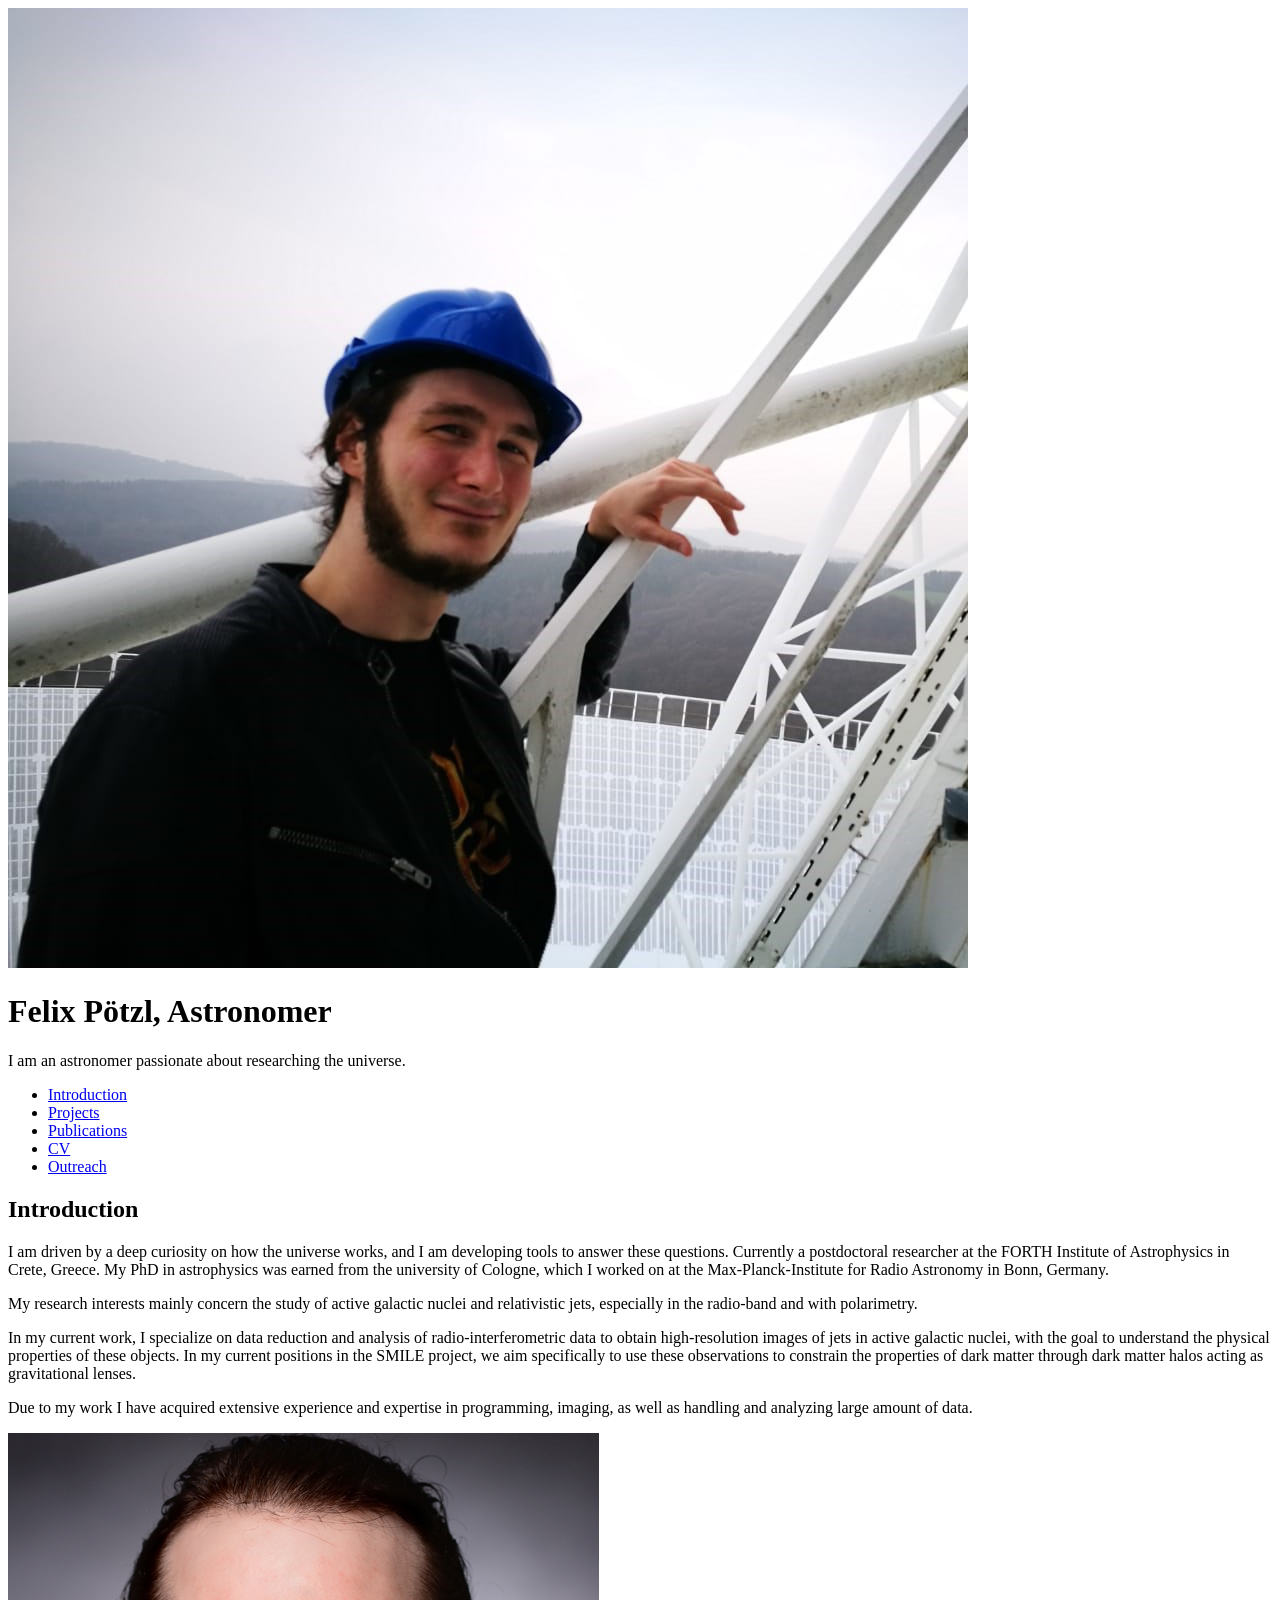
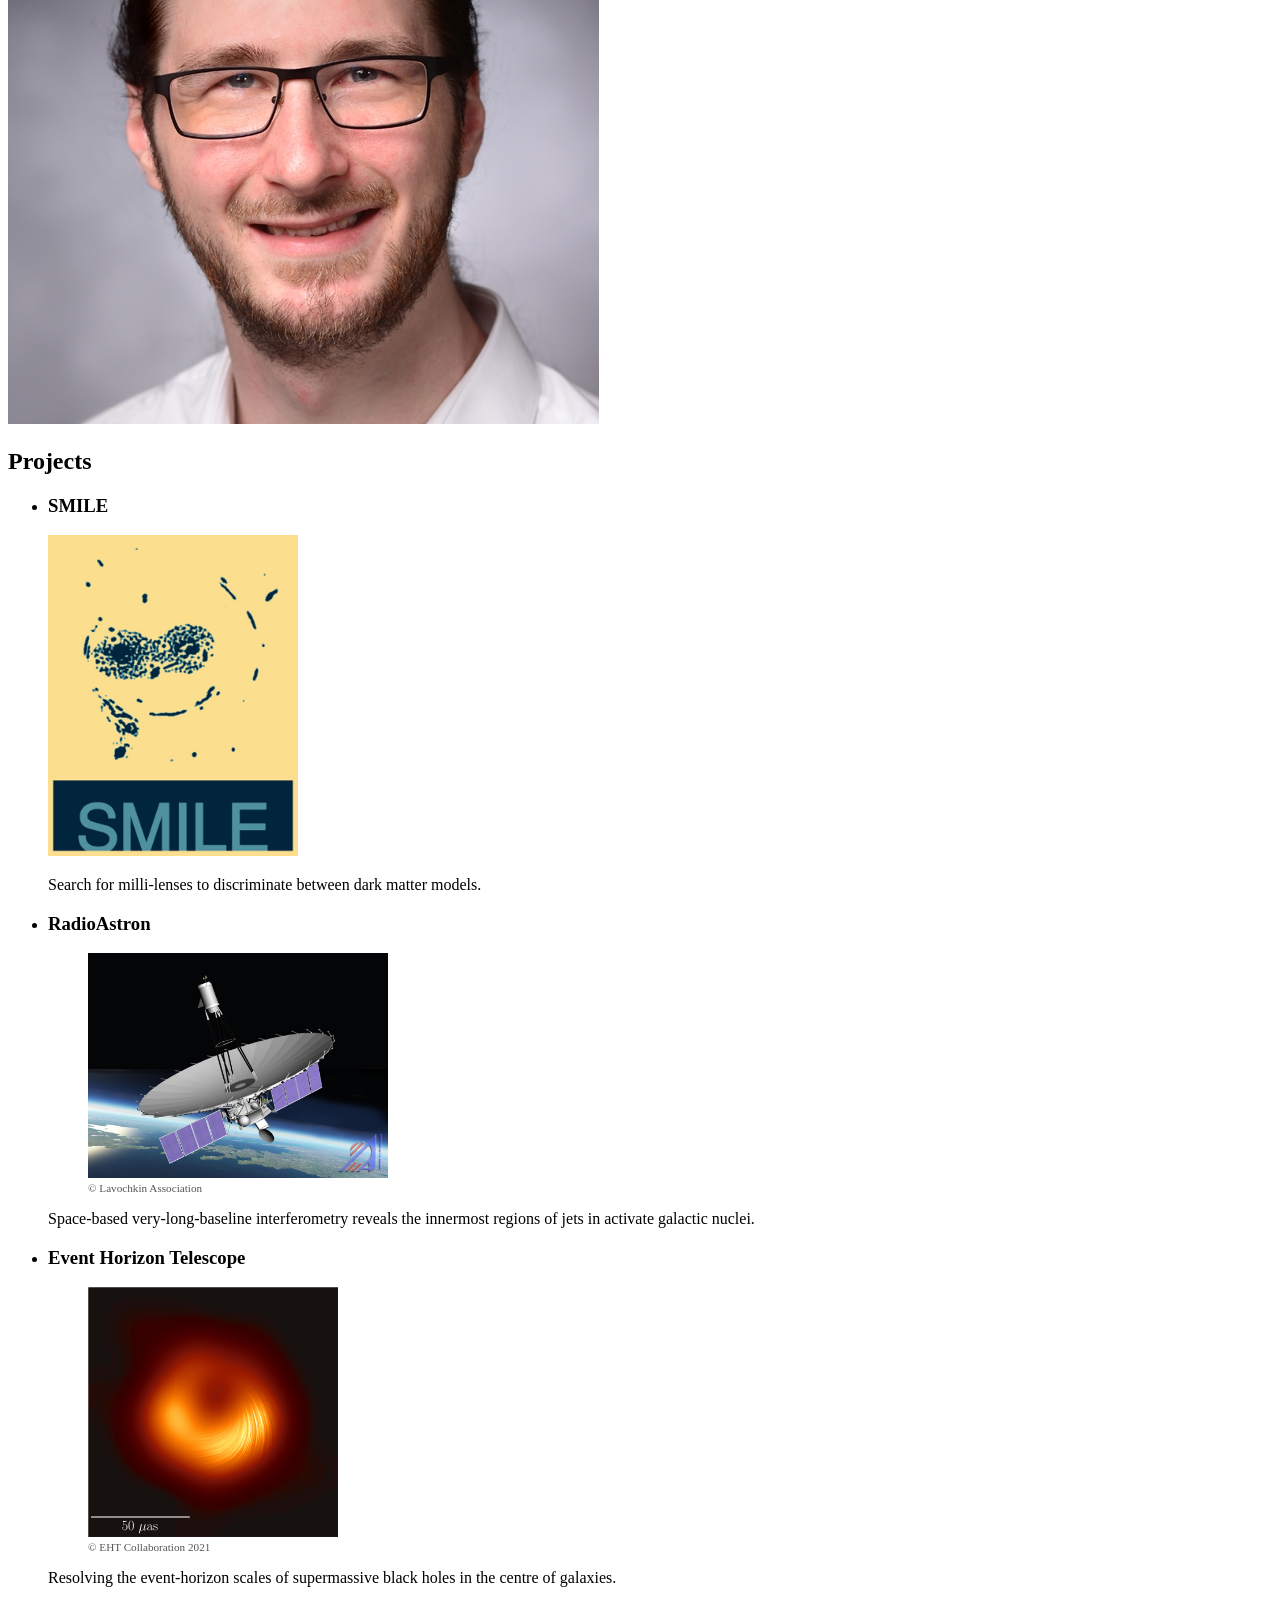
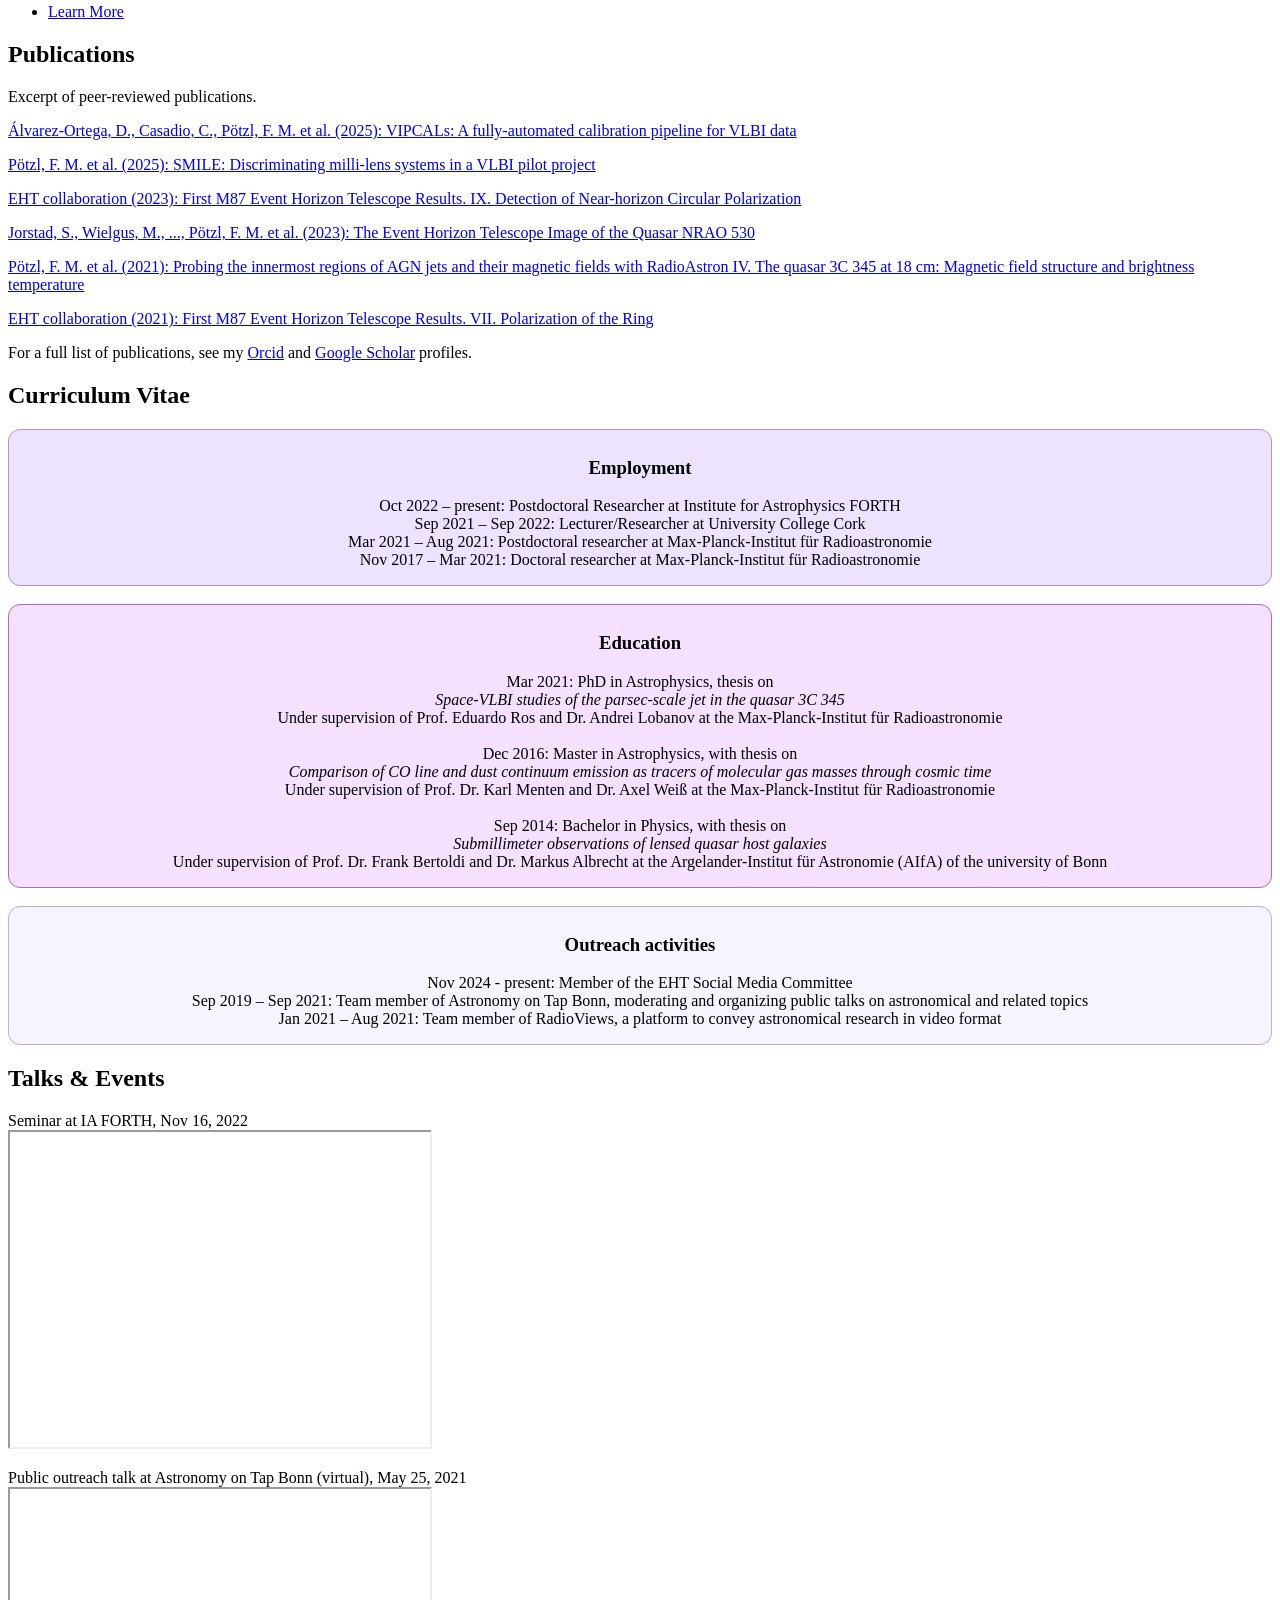
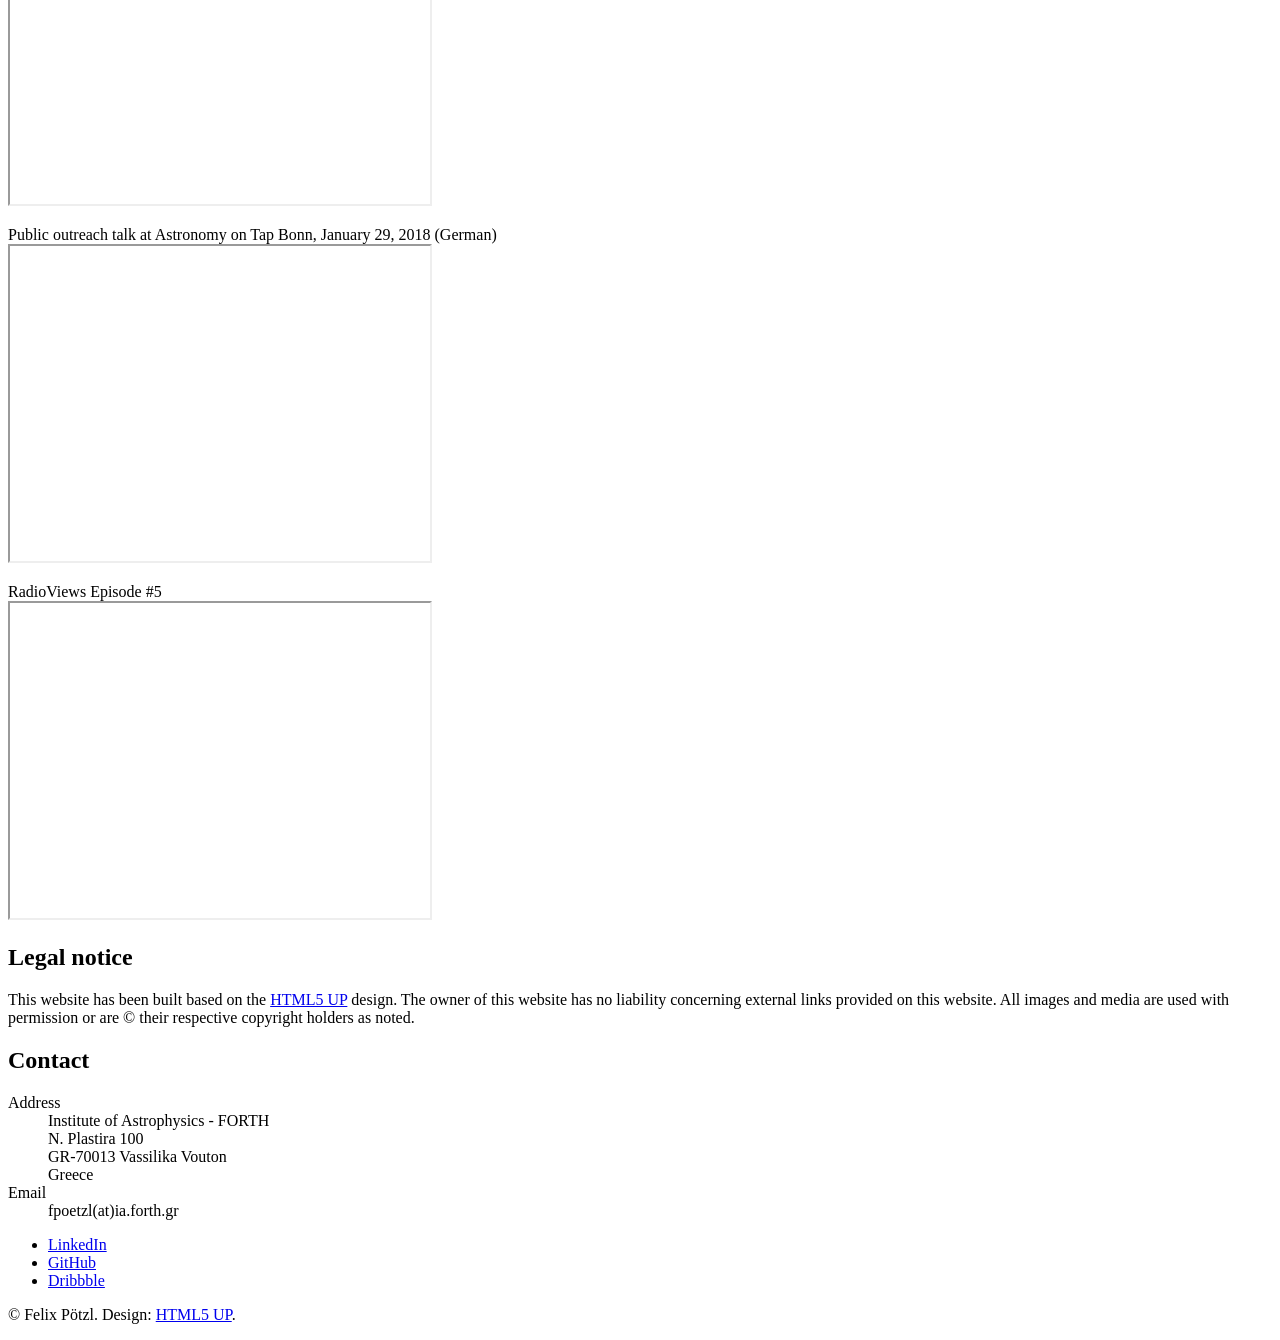
==== commit 04a459a6: "Add files via upload Fixed headers being below images under projects." ====
--- a/index.html
+++ b/index.html
@@ -155,8 +155,8 @@
 <!--
 										<span class="icon solid major style1 fa-code"></span>
 -->
+                                                                                <h3>SMILE</h3>
                                                                                 <span class="image"><img src="images/SMILE.jpg" width=250 alt="" /></span>
-										<h3>SMILE</h3>
 										<p>Search for milli-lenses to discriminate between dark matter models.</p>
 									</li>
 									<li>
@@ -166,13 +166,13 @@
 <!--
                                                                                 <span class="image"><img src="images/RA.png" width=250 alt="" /></span> 
 -->
+                                                                                <h3>RadioAstron</h3>
 										<figure>
                                                                                   <span class="image"><img src="images/RA.png" width=300 alt="" /></span>
                                                                                   <figcaption style="font-size: 0.7em; color: #555; margin-top: 0px;">
                                                                                     © Lavochkin Association
                                                                                   </figcaption>
                                                                                 </figure>
-                                                                                <h3>RadioAstron</h3>
 										<p>Space-based very-long-baseline interferometry reveals the innermost 
                                                                                 regions of jets in activate galactic nuclei.</p>
 									</li>
@@ -183,13 +183,13 @@
 <!--
                                                                                 <span class="image"><img src="images/M87_pol_test.png" width=250 alt="" /></span>
 -->
+                                                                                <h3>Event Horizon Telescope</h3>
 										<figure>
                                                                                   <span class="image"><img src="images/M87_pol.png" width=250 alt="" /></span>
                                                                                   <figcaption style="font-size: 0.7em; color: #555; margin-top: 0px;">
                                                                                     © EHT Collaboration 2021
                                                                                   </figcaption>
                                                                                 </figure>
-                                                                                <h3>Event Horizon Telescope</h3>
 										<p>Resolving the event-horizon scales of supermassive black holes in the 
                                                                                 centre of galaxies.</p>
 									</li>
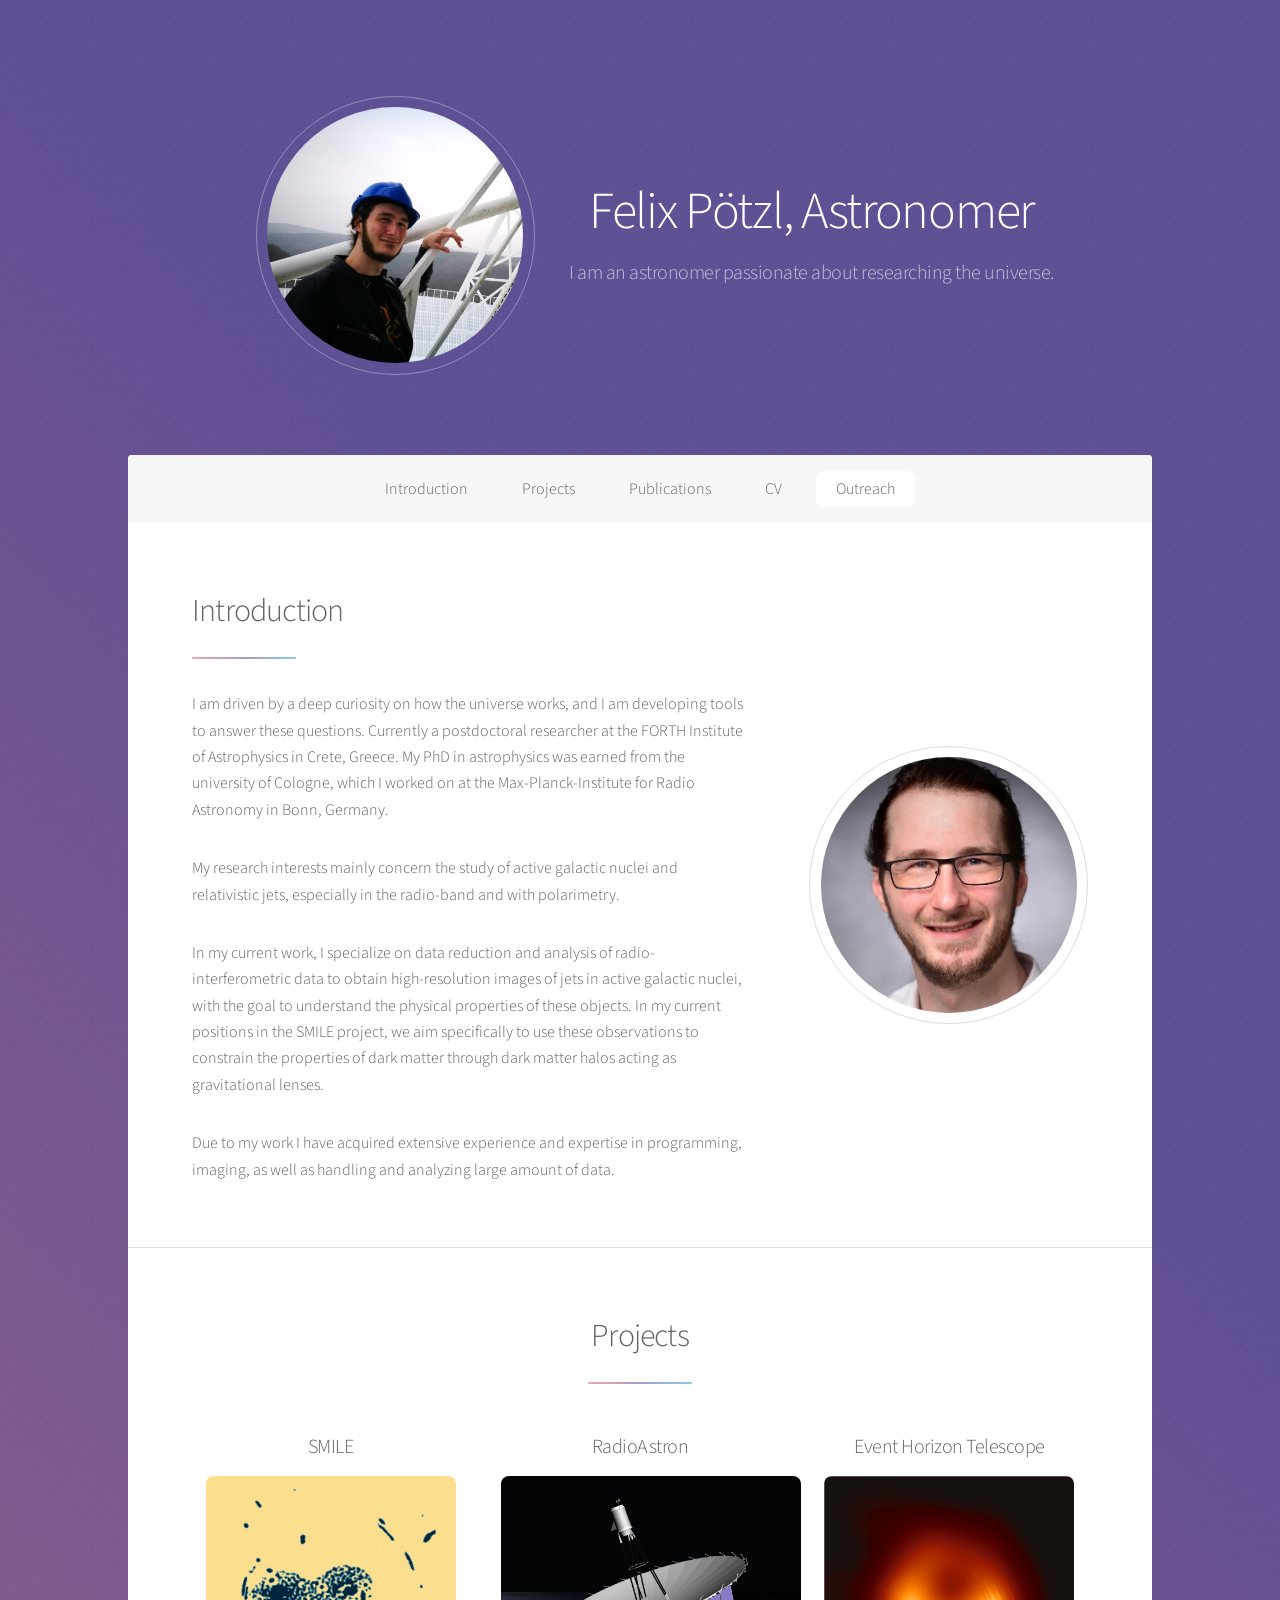
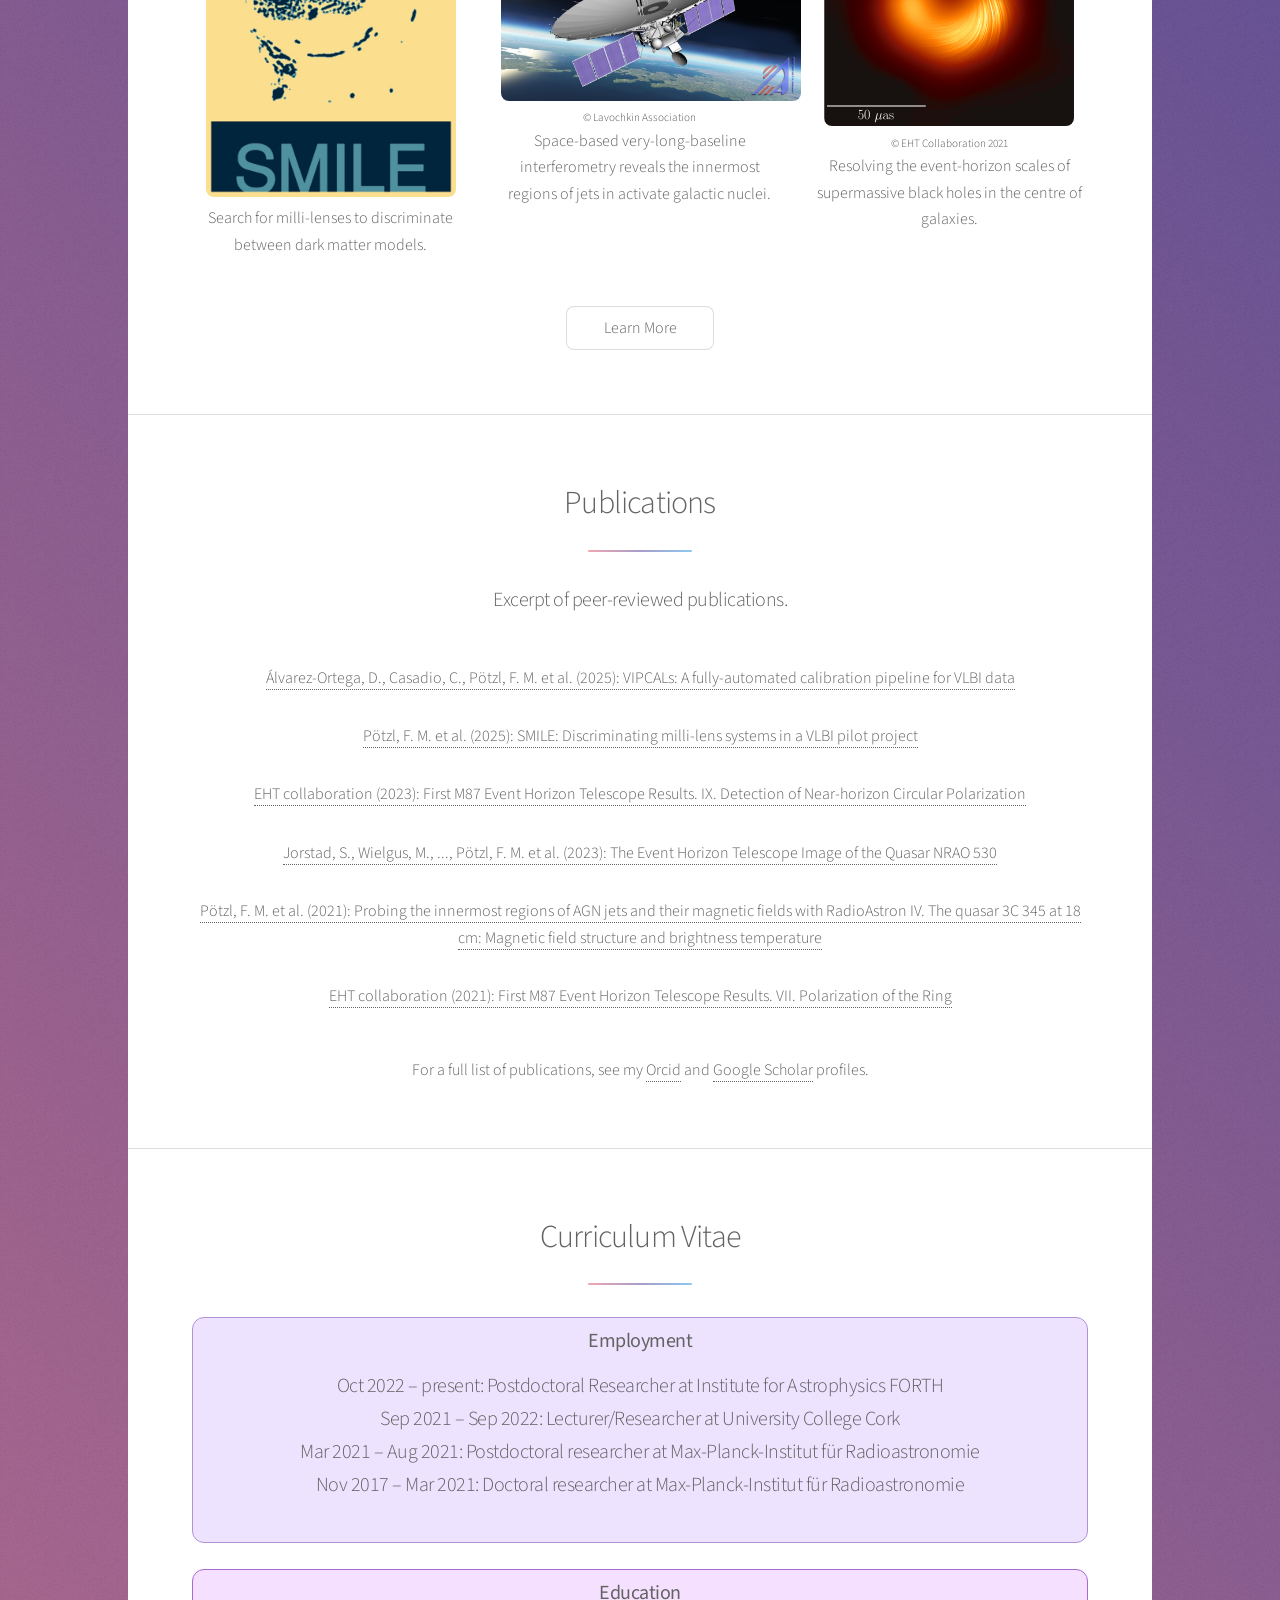
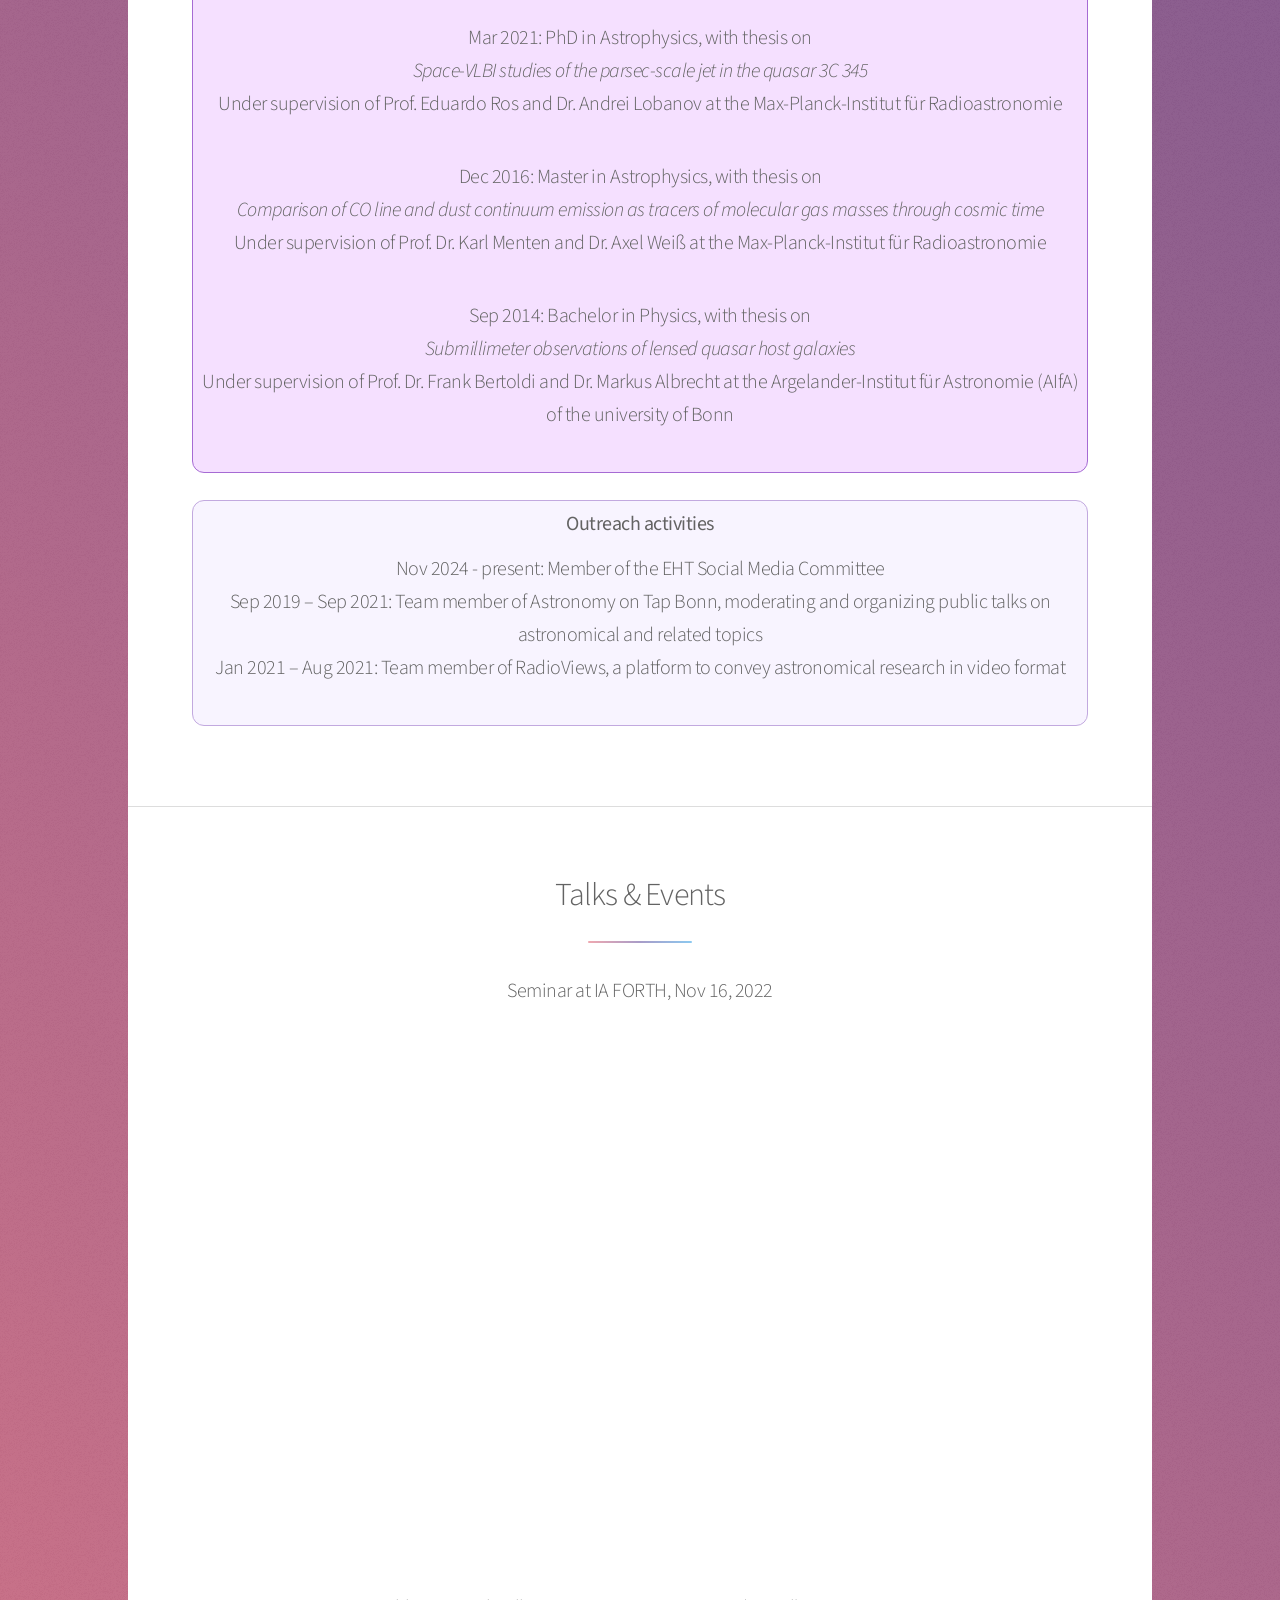
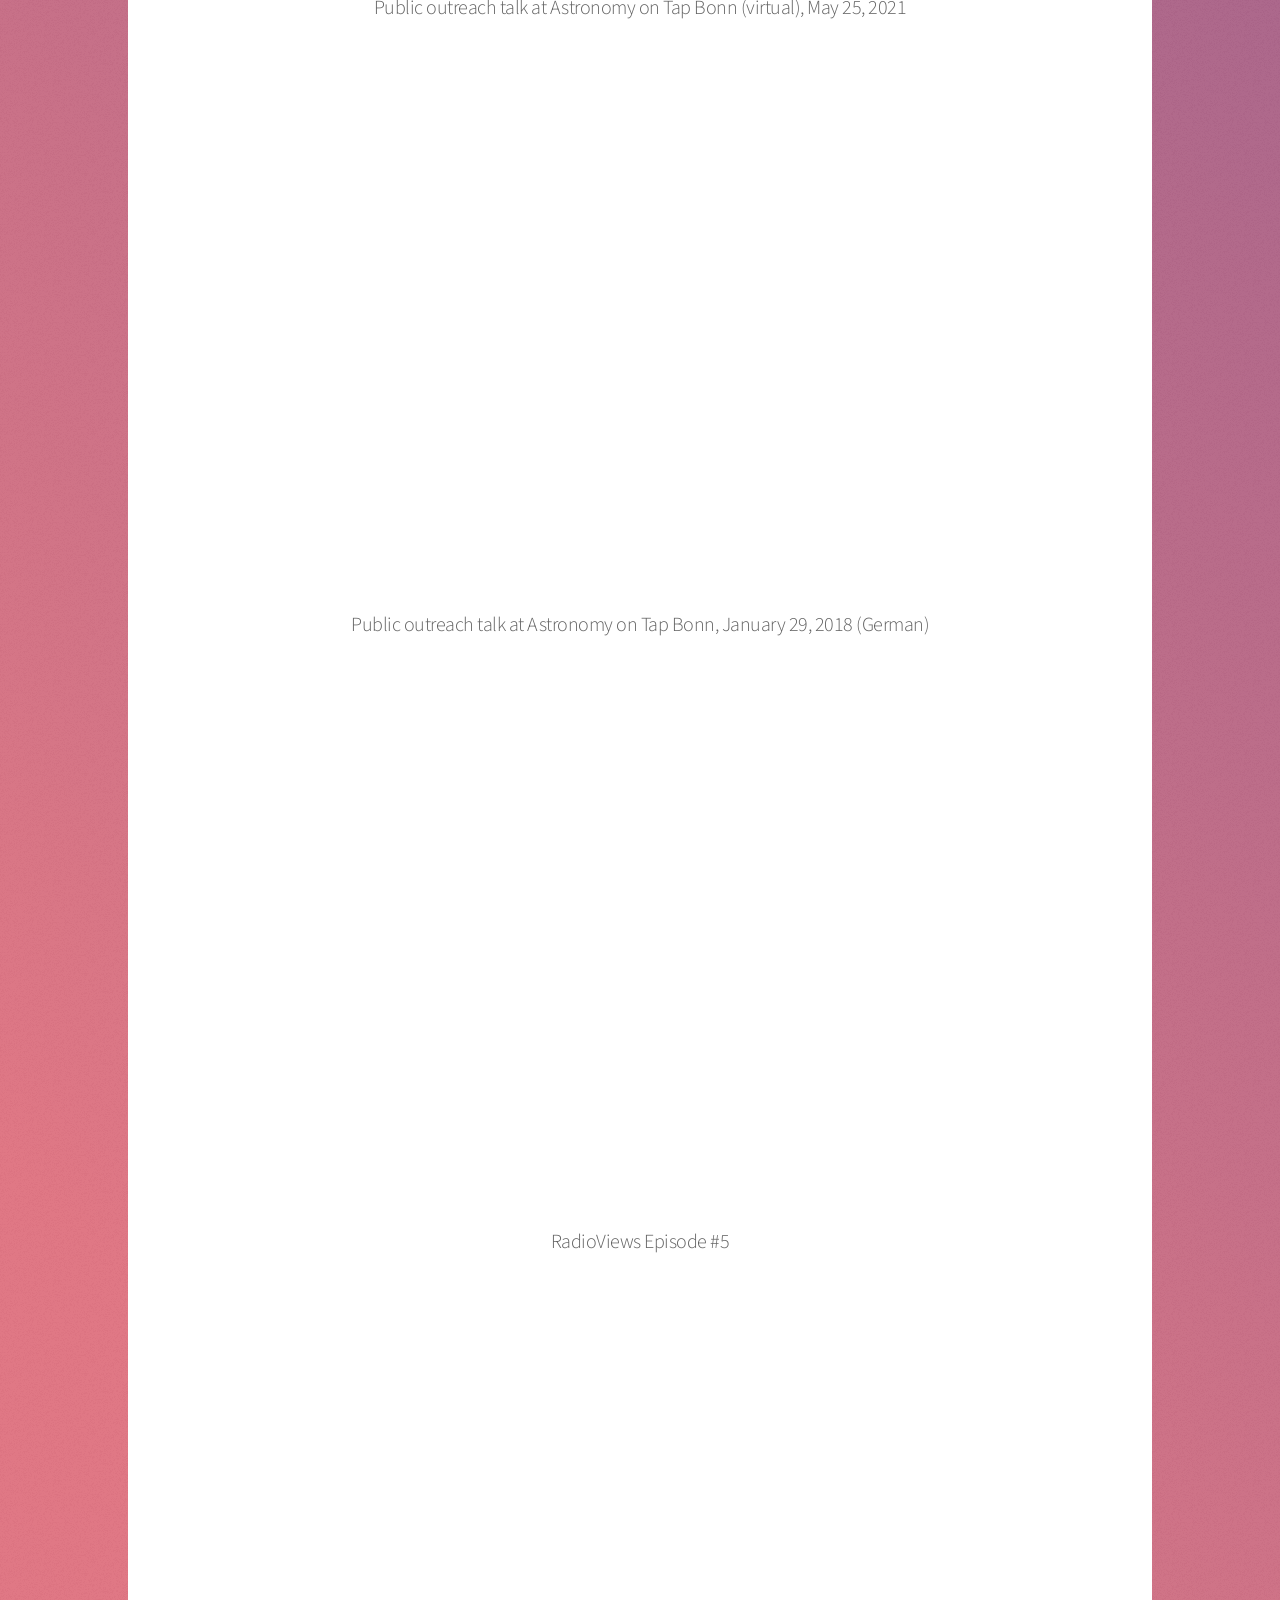
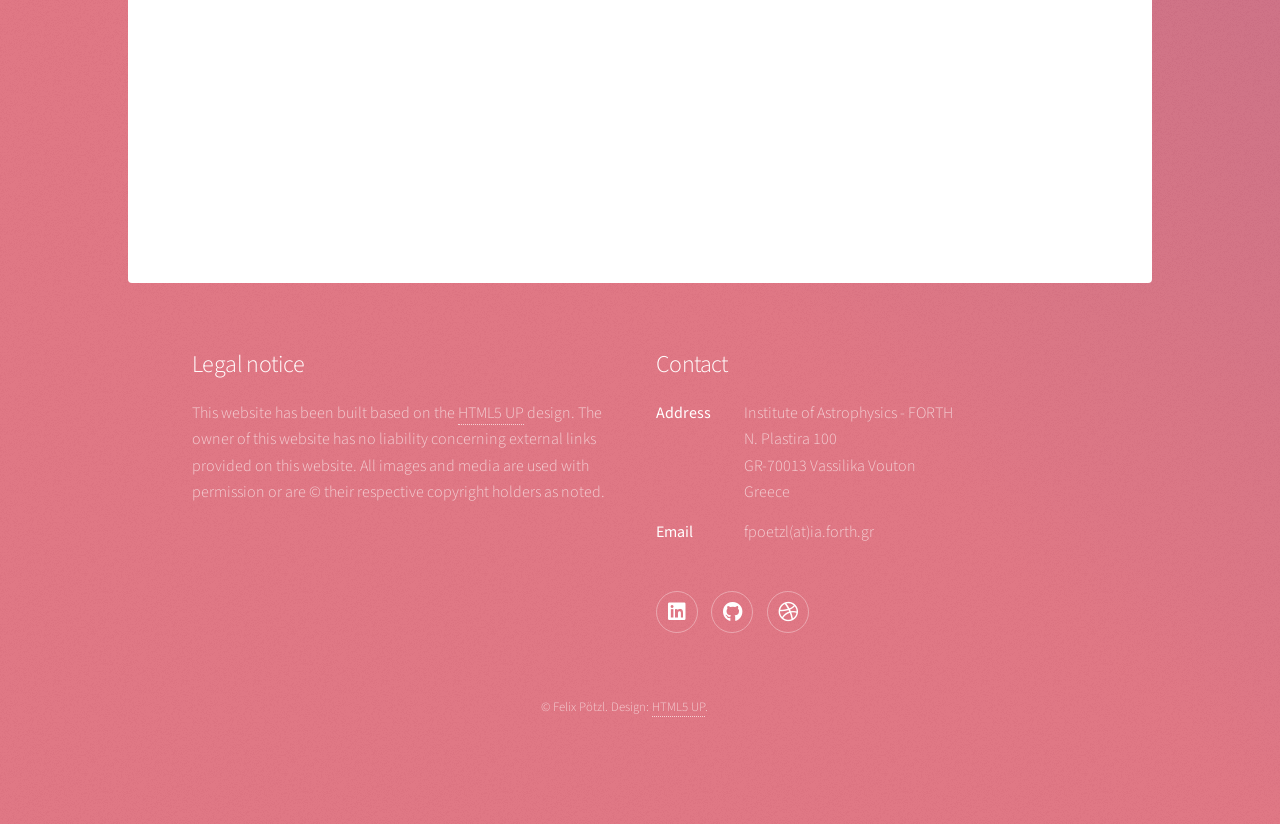
==== commit 825297a8: "Fixed line breaks not working and embed video sizes on mobile." ====
--- a/index.html
+++ b/index.html
@@ -34,6 +34,24 @@
                 .rounded-box.warm {
                         background: #f5e0ff;          /* warmer pink-purple tint */
                         border-color: #a66bd4;
+                }
+                .entry .line {
+                        display: block;
+                }
+                .video-container {
+                        position: relative;
+                        width: 100%;
+                        max-width: 100%;
+                        padding-bottom: 56.25%; /* 16:9 aspect ratio */
+                        height: 0;
+                }
+
+                .video-container iframe {
+                        position: absolute;
+                        top: 0;
+                        left: 0;
+                        width: 100%;
+                        height: 100%;
                 }
                 </style>
                 <style>
@@ -281,44 +299,64 @@
 									<h2>Curriculum Vitae</h2>
 									<div class="rounded-box mid">
                                                                                 <header>
-                                                                                        <h3>Employment</h3>
+                                                                                        <h3><strong>Employment</strong></h3>
                                                                                 </header>
-                                                                                <p>
-                                                                                        Oct 2022 – present: Postdoctoral Researcher at Institute for Astrophysics FORTH<br/>
-                                                                                        Sep 2021 – Sep 2022: Lecturer/Researcher at University College Cork<br/>
-                                                                                        Mar 2021 – Aug 2021: Postdoctoral researcher at Max-Planck-Institut für Radioastronomie<br/>
-                                                                                        Nov 2017 – Mar 2021: Doctoral researcher at Max-Planck-Institut für Radioastronomie<br/>
+                                                                                <p class="entry">
+                                                                                        <span class="line">Oct 2022 – present: Postdoctoral Researcher at Institute for Astrophysics FORTH</span>
+                                                                                        <span class="line">Sep 2021 – Sep 2022: Lecturer/Researcher at University College Cork</span>
+                                                                                        <span class="line">Mar 2021 – Aug 2021: Postdoctoral researcher at Max-Planck-Institut für Radioastronomie</span>
+                                                                                        <span class="line">Nov 2017 – Mar 2021: Doctoral researcher at Max-Planck-Institut für Radioastronomie</span>
                                                                                 </p>
                                                                         </div>
                                                                         <br/>
                                                                         <div class="rounded-box warm">
                                                                                 <header>
-                                                                                        <h3>Education</h3>
+                                                                                        <h3><strong>Education</strong></h3>
                                                                                 </header>
-                                                                                <p>
-                                                                                        Mar 2021: PhD in Astrophysics, thesis on<br/>
+                                                                                <!-- <p>
+                                                                                        Mar 2021: PhD in Astrophysics, with thesis on<br/>
                                                                                                 <i>Space-VLBI studies of the parsec-scale jet in the quasar 3C 345</i><br/>
                                                                                                 Under supervision of Prof. Eduardo Ros and Dr. Andrei Lobanov at the Max-Planck-Institut für Radioastronomie<br/><br/>
                                                                                         
                                                                                         Dec 2016: Master in Astrophysics, with thesis on<br/>
                                                                                                 <i>Comparison of CO line and dust continuum emission as tracers of molecular gas masses through cosmic time</i><br/>
                                                                                                 Under supervision of Prof. Dr. Karl Menten and Dr. Axel Weiß at the Max-Planck-Institut für Radioastronomie<br/><br/>
+                                                                                        
                                                                                         Sep 2014: Bachelor in Physics, with thesis on<br/>
                                                                                                 <i>Submillimeter observations of lensed quasar host galaxies</i><br/>
                                                                                                 Under supervision of Prof. Dr. Frank Bertoldi and Dr. Markus Albrecht at the Argelander-Institut für Astronomie (AIfA) of the university of Bonn<br/>
-                                                                                </p>
+                                                                                </p> -->
+                                                                                <!-- <p> -->
+                                                                                        <p class="entry">
+                                                                                                Mar 2021: PhD in Astrophysics, with thesis on<br/>
+                                                                                                <span class="line"><i>Space-VLBI studies of the parsec-scale jet in the quasar 3C 345</i></span>
+                                                                                                <span class="line">Under supervision of Prof. Eduardo Ros and Dr. Andrei Lobanov at the Max-Planck-Institut für Radioastronomie</span>
+                                                                                        </p>
+
+                                                                                        <p class="entry">
+                                                                                                Dec 2016: Master in Astrophysics, with thesis on<br/>
+                                                                                                <span class="line"><i>Comparison of CO line and dust continuum emission as tracers of molecular gas masses through cosmic time</i></span>
+                                                                                                <span class="line">Under supervision of Prof. Dr. Karl Menten and Dr. Axel Weiß at the Max-Planck-Institut für Radioastronomie</span>
+                                                                                        </p>
+
+                                                                                        <p class="entry">
+                                                                                                Sep 2014: Bachelor in Physics, with thesis on<br/>
+                                                                                                <span class="line"><i>Submillimeter observations of lensed quasar host galaxies</i></span>
+                                                                                                <span class="line">Under supervision of Prof. Dr. Frank Bertoldi and Dr. Markus Albrecht at the Argelander-Institut für Astronomie (AIfA) of the university of Bonn</span>
+                                                                                        </p>
+                                                                                <!-- </p> -->
                                                                         </div>
                                                                         <br/>
                                                                         <div class="rounded-box light">
                                                                                 <header>
-                                                                                        <h3>Outreach activities</h3>
+                                                                                        <h3><strong>Outreach activities</strong></h3>
                                                                                 </header>
-                                                                                <p>
-                                                                                        Nov 2024 - present: Member of the EHT Social Media Committee<br/>
-                                                                                        Sep 2019 – Sep 2021: Team member of Astronomy on Tap Bonn, 
-                                                                                        moderating and organizing public talks on astronomical and related topics<br/>
-                                                                                        Jan 2021 – Aug 2021: Team member of RadioViews, a platform to convey astronomical 
-                                                                                        research in video format<br/>
+                                                                                <p class="entry">
+                                                                                        <span class="line">Nov 2024 - present: Member of the EHT Social Media Committee</span>
+                                                                                        <span class="line">Sep 2019 – Sep 2021: Team member of Astronomy on Tap Bonn, 
+                                                                                        moderating and organizing public talks on astronomical and related topics</span>
+                                                                                        <span class="line">Jan 2021 – Aug 2021: Team member of RadioViews, a platform to convey astronomical 
+                                                                                        research in video format</span>
                                                                                 </p>
                                                                         </div>
                                                                         
@@ -340,31 +378,66 @@
                                                         <section id="outreach" class="main special">
 								<header class="major">
 									<h2>Talks & Events</h2>
-                                                                        
-                                                                        <p>
+                                                                        <p>Seminar at IA FORTH, Nov 16, 2022</p>
+                                                                        <div class="video-container">
+                                                                                <iframe 
+                                                                                src="https://www.youtube.com/embed/aQBuF77SvzQ"
+                                                                                frameborder="0"
+                                                                                allowfullscreen>
+                                                                                </iframe>
+                                                                        </div>
+                                                                        <p></p>
+                                                                        <p>Public outreach talk at Astronomy on Tap Bonn (virtual), May 25, 2021</p>
+                                                                        <div class="video-container">
+                                                                                <iframe 
+                                                                                src="https://www.youtube.com/embed/YvoaiGWCxgQ#t=40m50s"
+                                                                                frameborder="0"
+                                                                                allowfullscreen>
+                                                                                </iframe>
+                                                                        </div>
+                                                                        <p></p>
+                                                                        <p>Public outreach talk at Astronomy on Tap Bonn, January 29, 2018 (German)</p>
+                                                                        <div class="video-container">
+                                                                                <iframe 
+                                                                                src="https://www.youtube.com/embed/yxd7-oXoW8M"
+                                                                                frameborder="0"
+                                                                                allowfullscreen>
+                                                                                </iframe>
+                                                                        </div>
+                                                                        <p></p>
+                                                                        <p>RadioViews Episode #5</p>
+                                                                        <div class="video-container">
+                                                                                <iframe 
+                                                                                src="https://www.youtube.com/embed/KVQb960mg34"
+                                                                                frameborder="0"
+                                                                                allowfullscreen>
+                                                                                </iframe>
+                                                                        </div>
+
+                                                                        <!-- <p>
                                                                                 Seminar at IA FORTH, Nov 16, 2022<br/>
                                                                                 <iframe width="420" height="315"
-                                                                                src="https://www.youtube.com/watch?v=aQBuF77SvzQ">
+                                                                                src="https://www.youtube.com/embed/aQBuF77SvzQ">
                                                                                 </iframe> 
                                                                         </p>
                                                                         <p>
                                                                                 Public outreach talk at Astronomy on Tap Bonn (virtual), May 25, 2021<br/>
                                                                                 <iframe width="420" height="315"
-                                                                                src="https://www.youtube.com/watch?v=YvoaiGWCxgQ#t=40m50s">
+                                                                                src="https://www.youtube.com/embed/YvoaiGWCxgQ#t=40m50s">
                                                                                 </iframe> 
                                                                         </p>
 									<p>
                                                                                 Public outreach talk at Astronomy on Tap Bonn, January 29, 2018 (German)<br/>
                                                                                 <iframe width="420" height="315"
-                                                                                src="https://www.youtube.com/watch?v=yxd7-oXoW8M">
+                                                                                src="https://www.youtube.com/embed/yxd7-oXoW8M">
                                                                                 </iframe> 
                                                                         </p>
                                                                         <p>
                                                                                 RadioViews Episode #5<br/>
                                                                                 <iframe width="420" height="315"
-                                                                                src="https://www.youtube.com/watch?v=KVQb960mg34">
+                                                                                src="https://www.youtube.com/embed/KVQb960mg34">
                                                                                 </iframe> 
-                                                                        </p>
+                                                                        </p> -->
 								</header>
 							</section>
 
--- a/assets/css/main.css
+++ b/assets/css/main.css
@@ -1,10 +1,10 @@
 @import url(fontawesome-all.min.css);
 @import 'https://fonts.googleapis.com/css?family=Source+Sans+Pro:300,400';
 
-/*
-	Stellar by HTML5 UP
-	html5up.net | @ajlkn
-	Free for personal and commercial use under the CCA 3.0 license (html5up.net/license)
+/*
+	Stellar by HTML5 UP
+	html5up.net | @ajlkn
+	Free for personal and commercial use under the CCA 3.0 license (html5up.net/license)
 */
 
 html, body, div, span, applet, object,
@@ -3017,7 +3017,8 @@
 				-moz-flex-direction: column-reverse;
 				-webkit-flex-direction: column-reverse;
 				-ms-flex-direction: column-reverse;
-				flex-direction: column-reverse;
+				/* flex-direction: column-reverse; */
+				flex-direction: column;  /* added fmp */
 				text-align: center;
 			}
 
@@ -3027,6 +3028,7 @@
 					-ms-flex: 0 1 auto;
 					flex: 0 1 auto;
 					width: 100%;
+					margin-bottom: 1.0rem;  /* added fmp */
 				}
 
 					.spotlight .content header.major h2:after {
